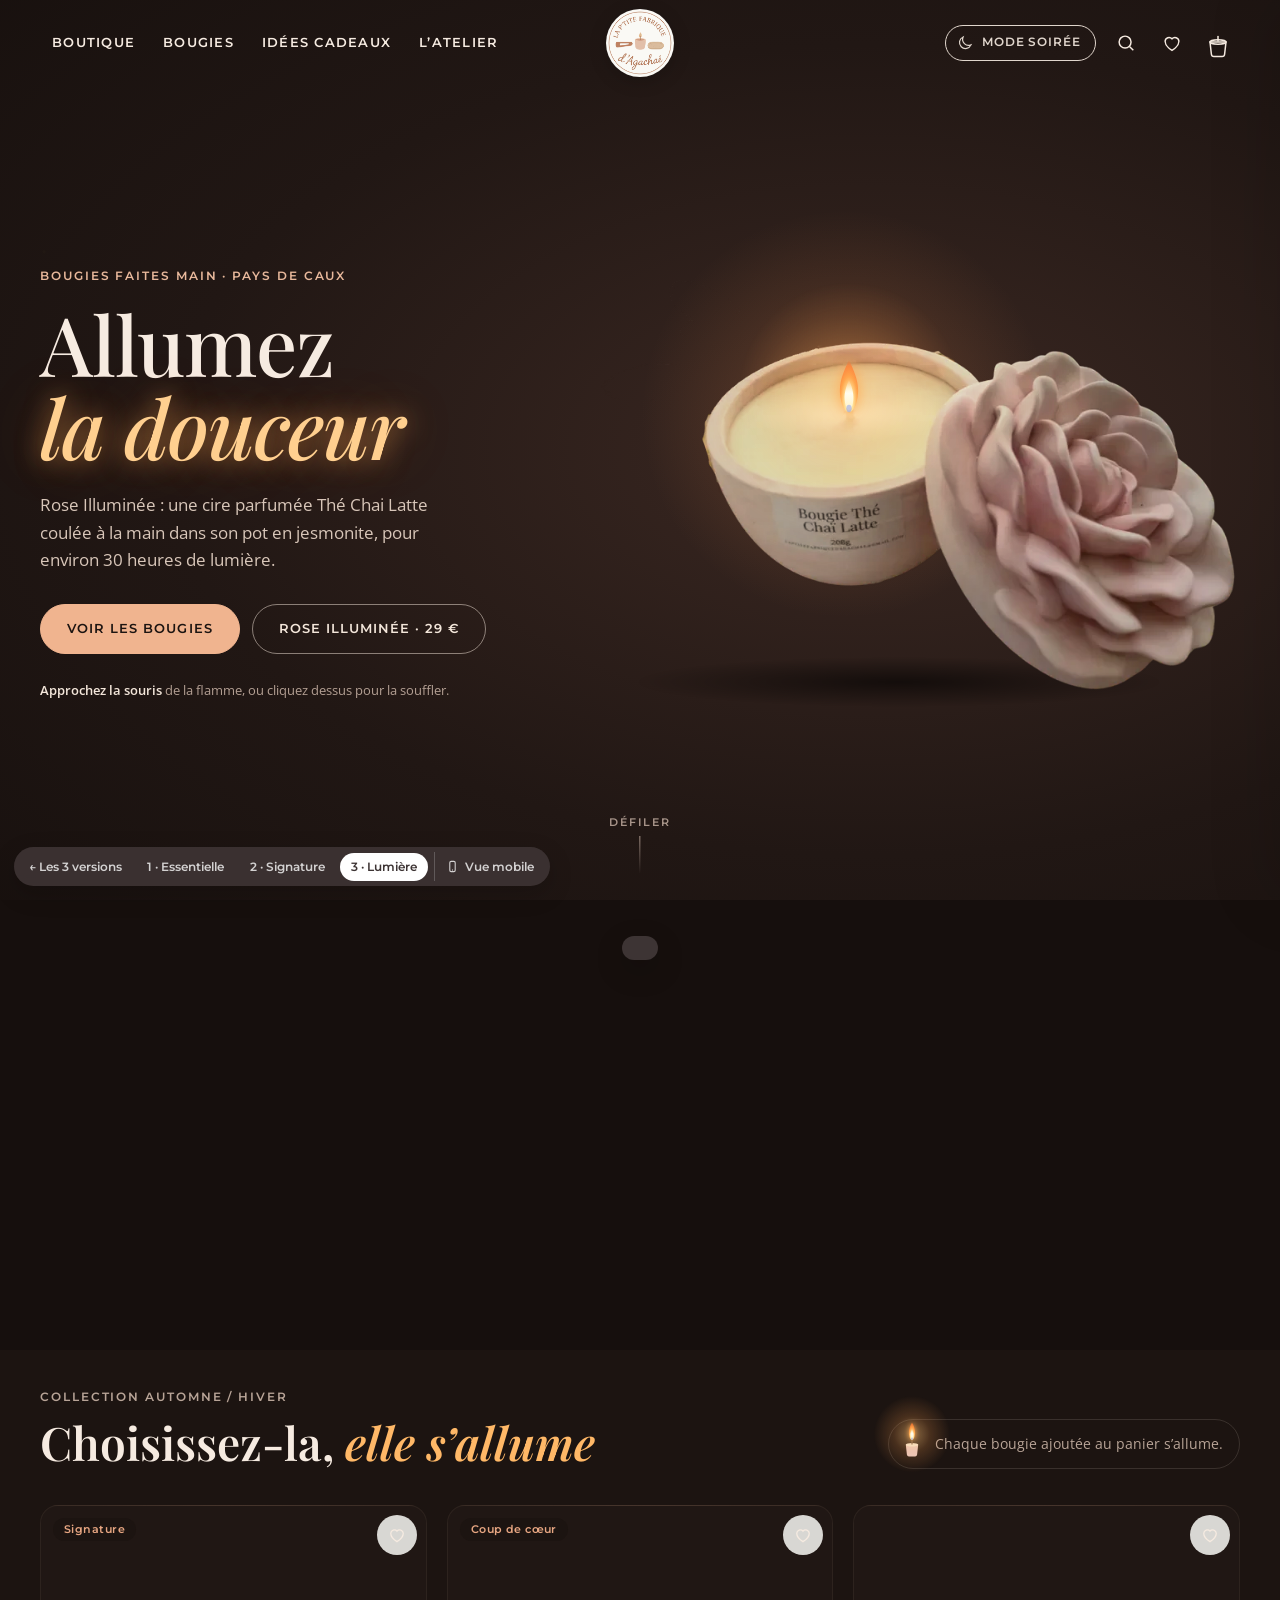
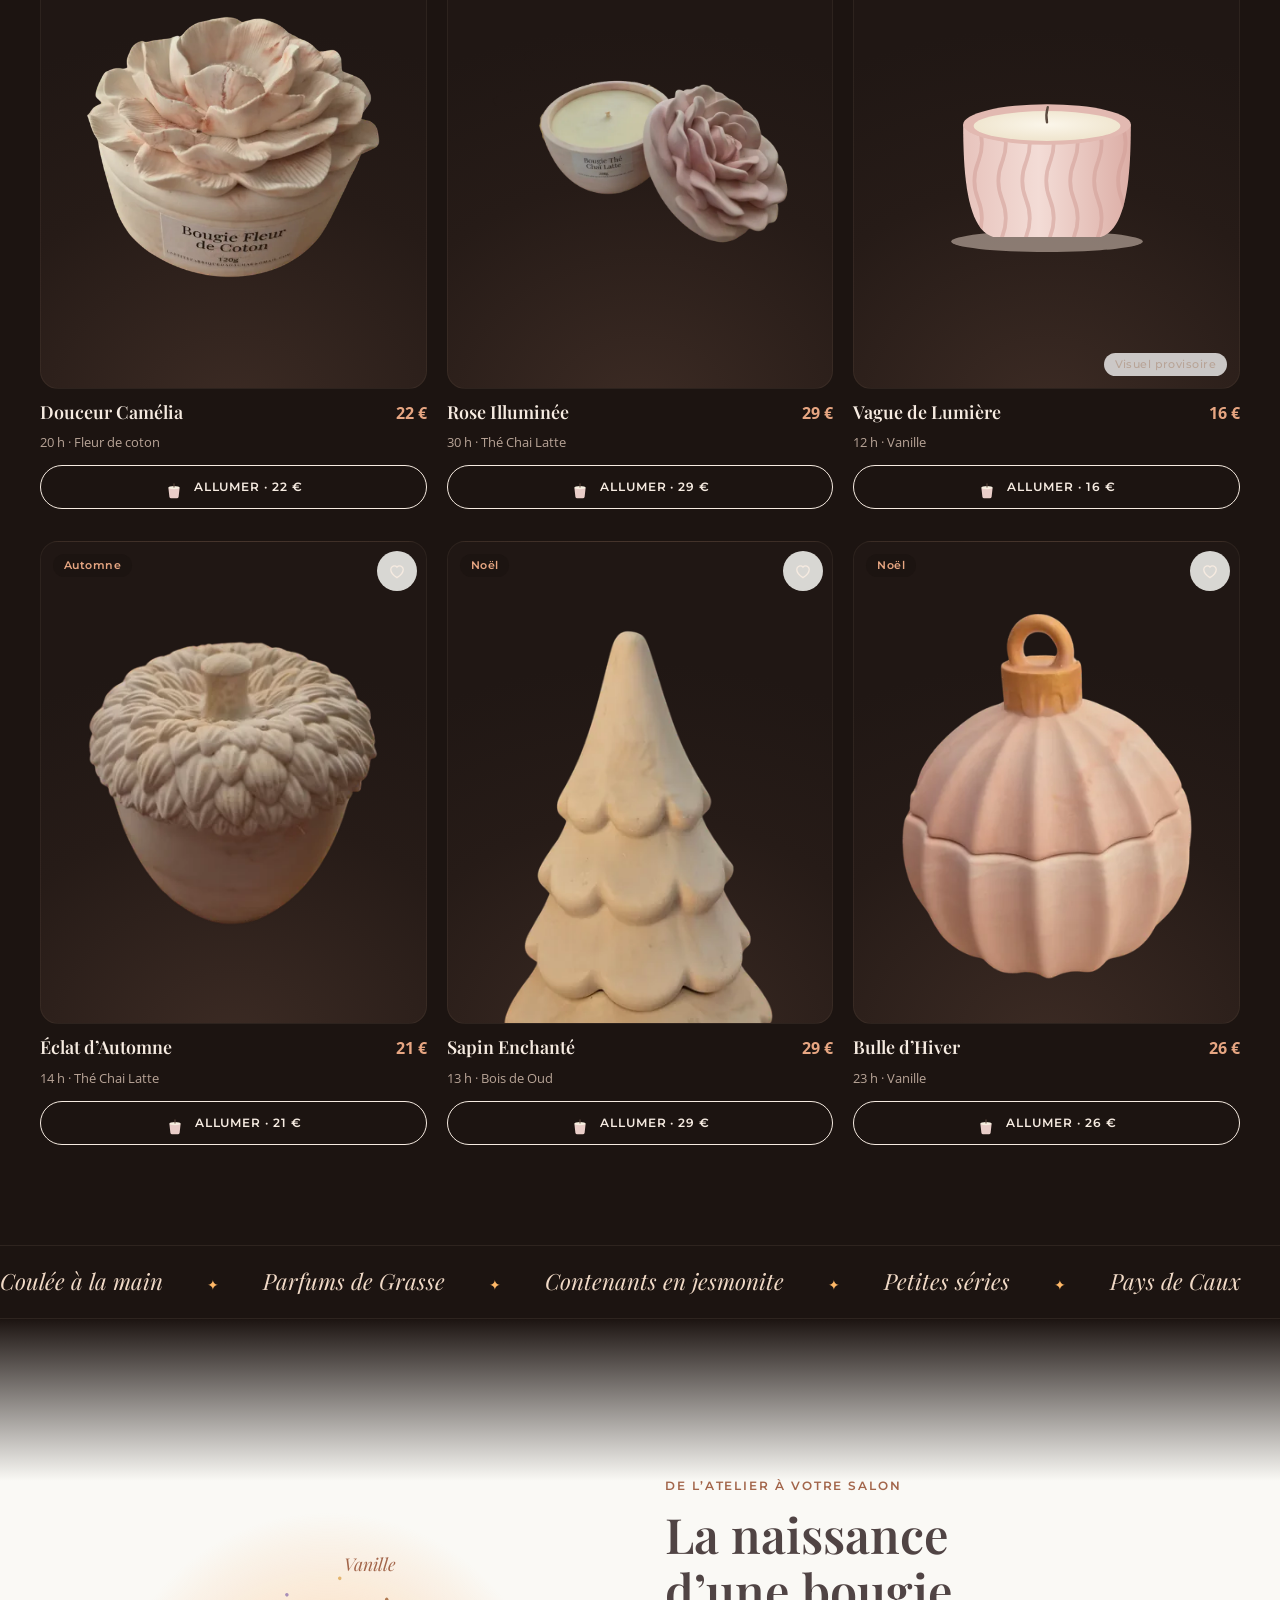
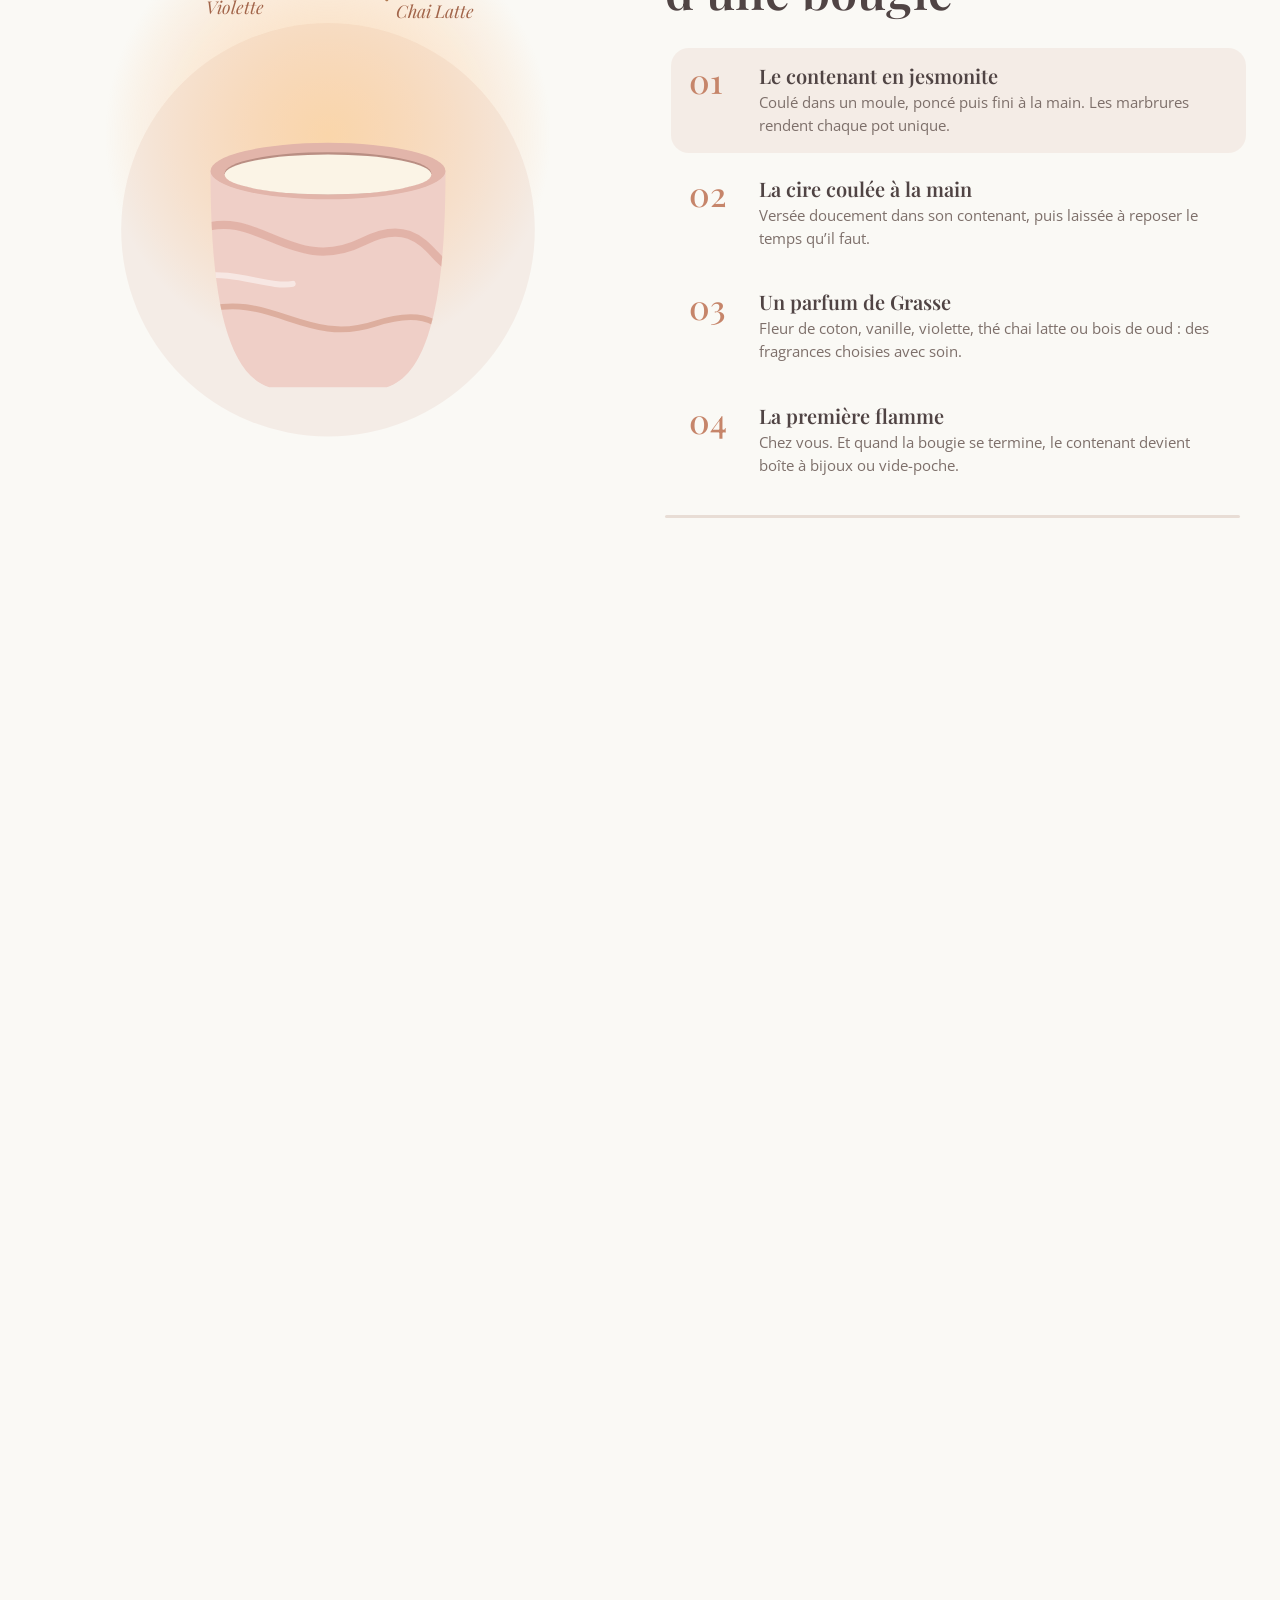
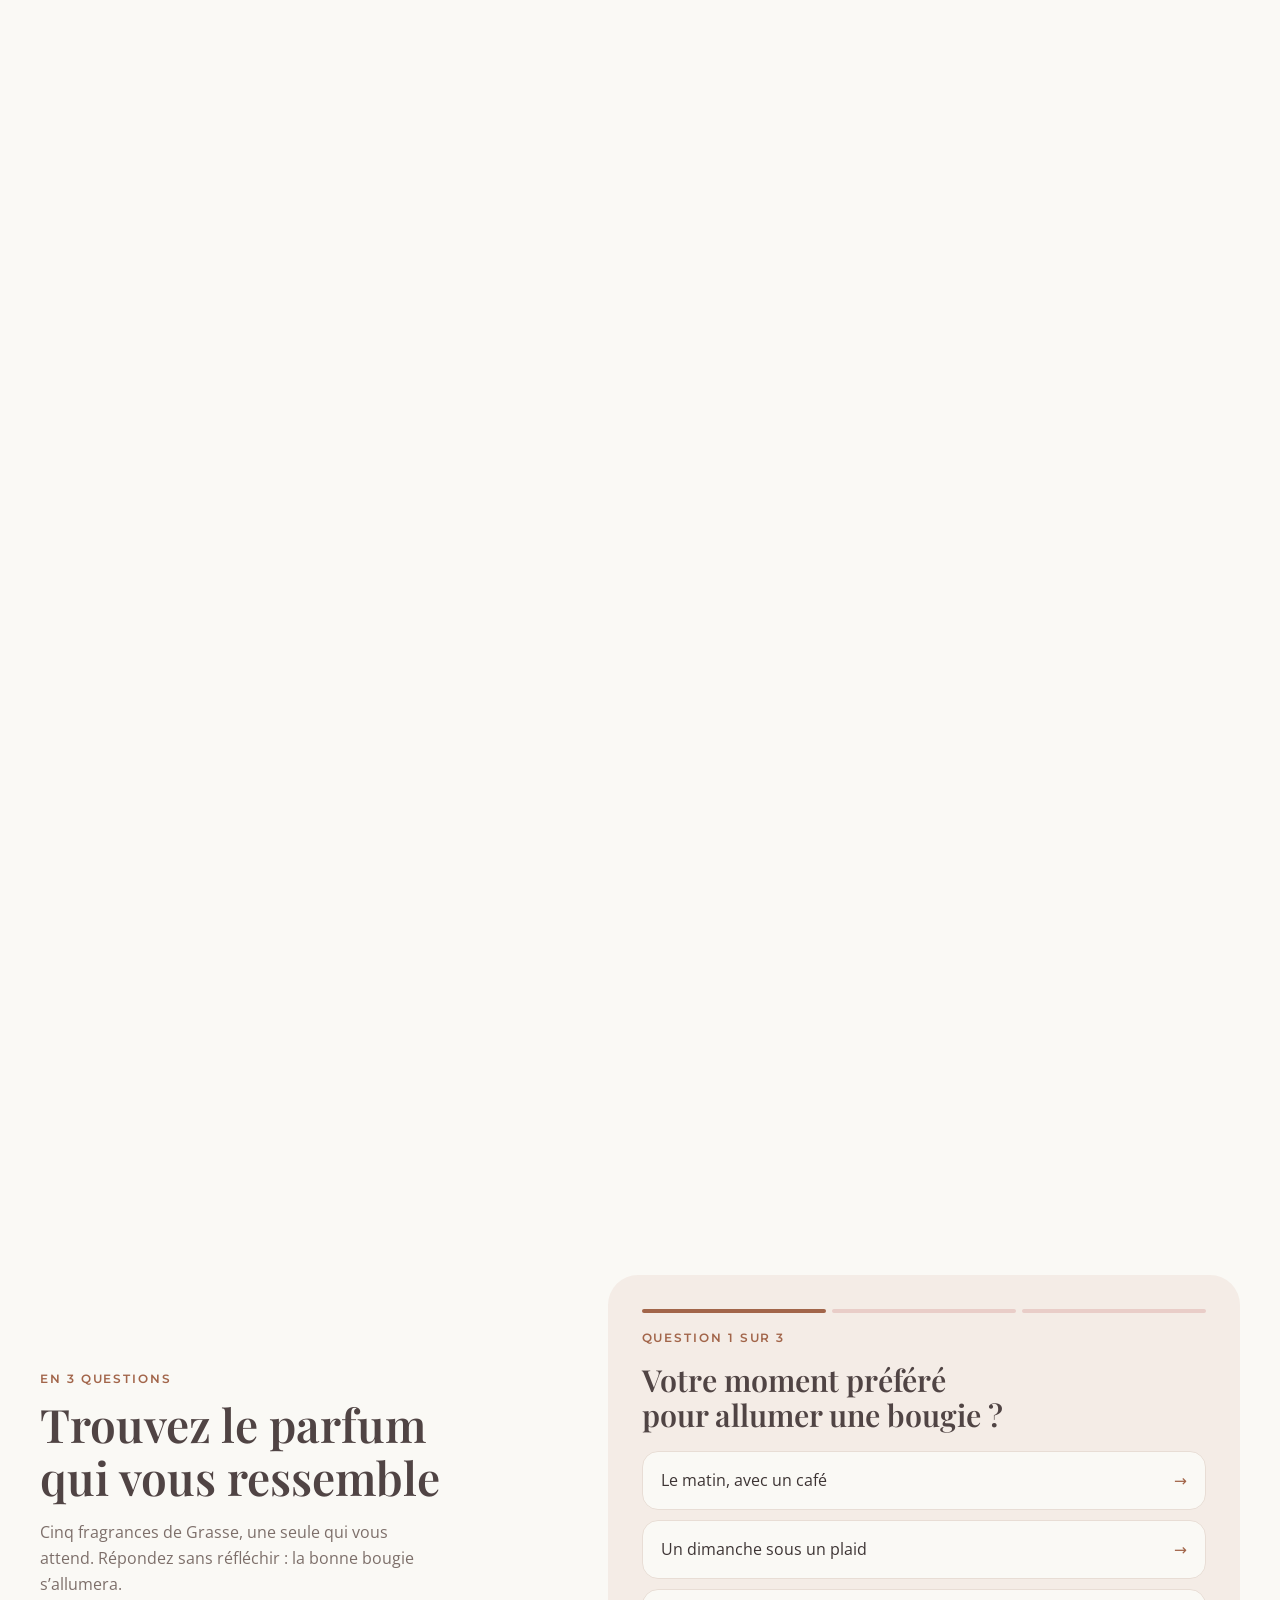
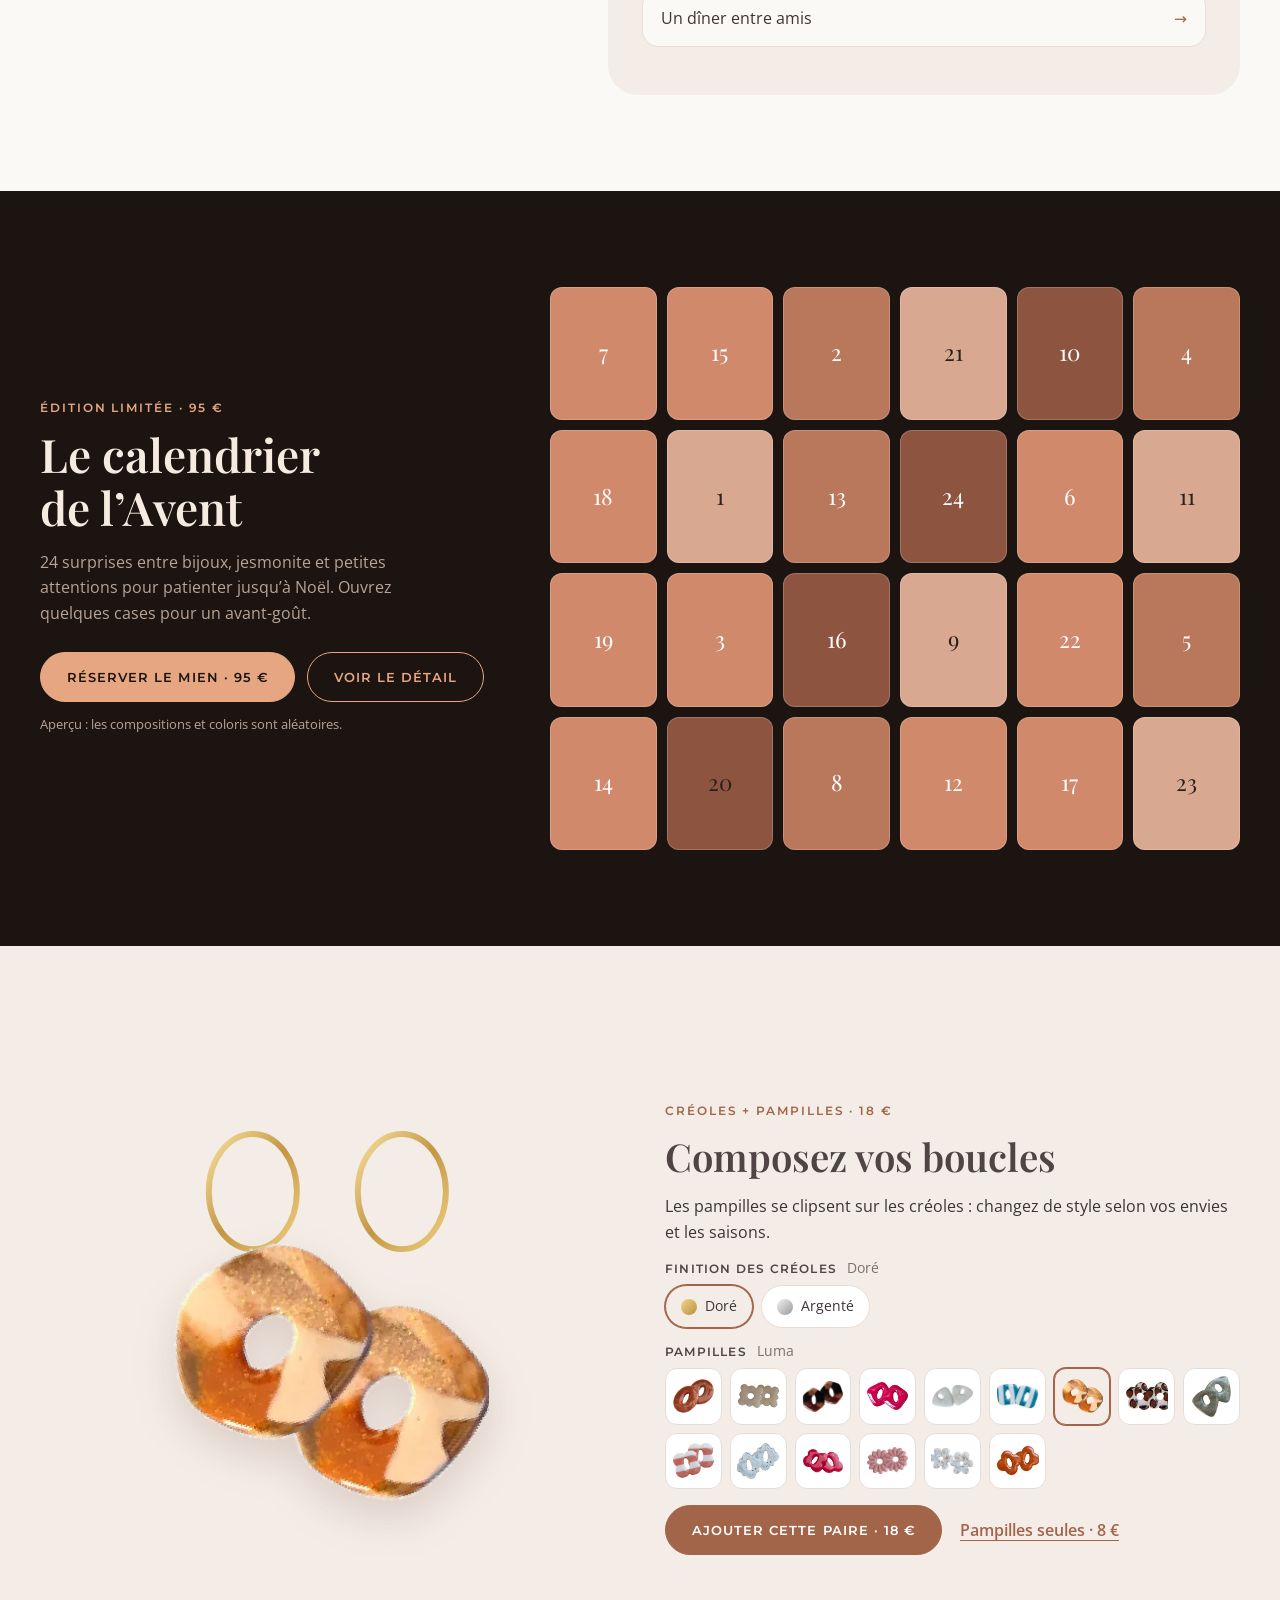
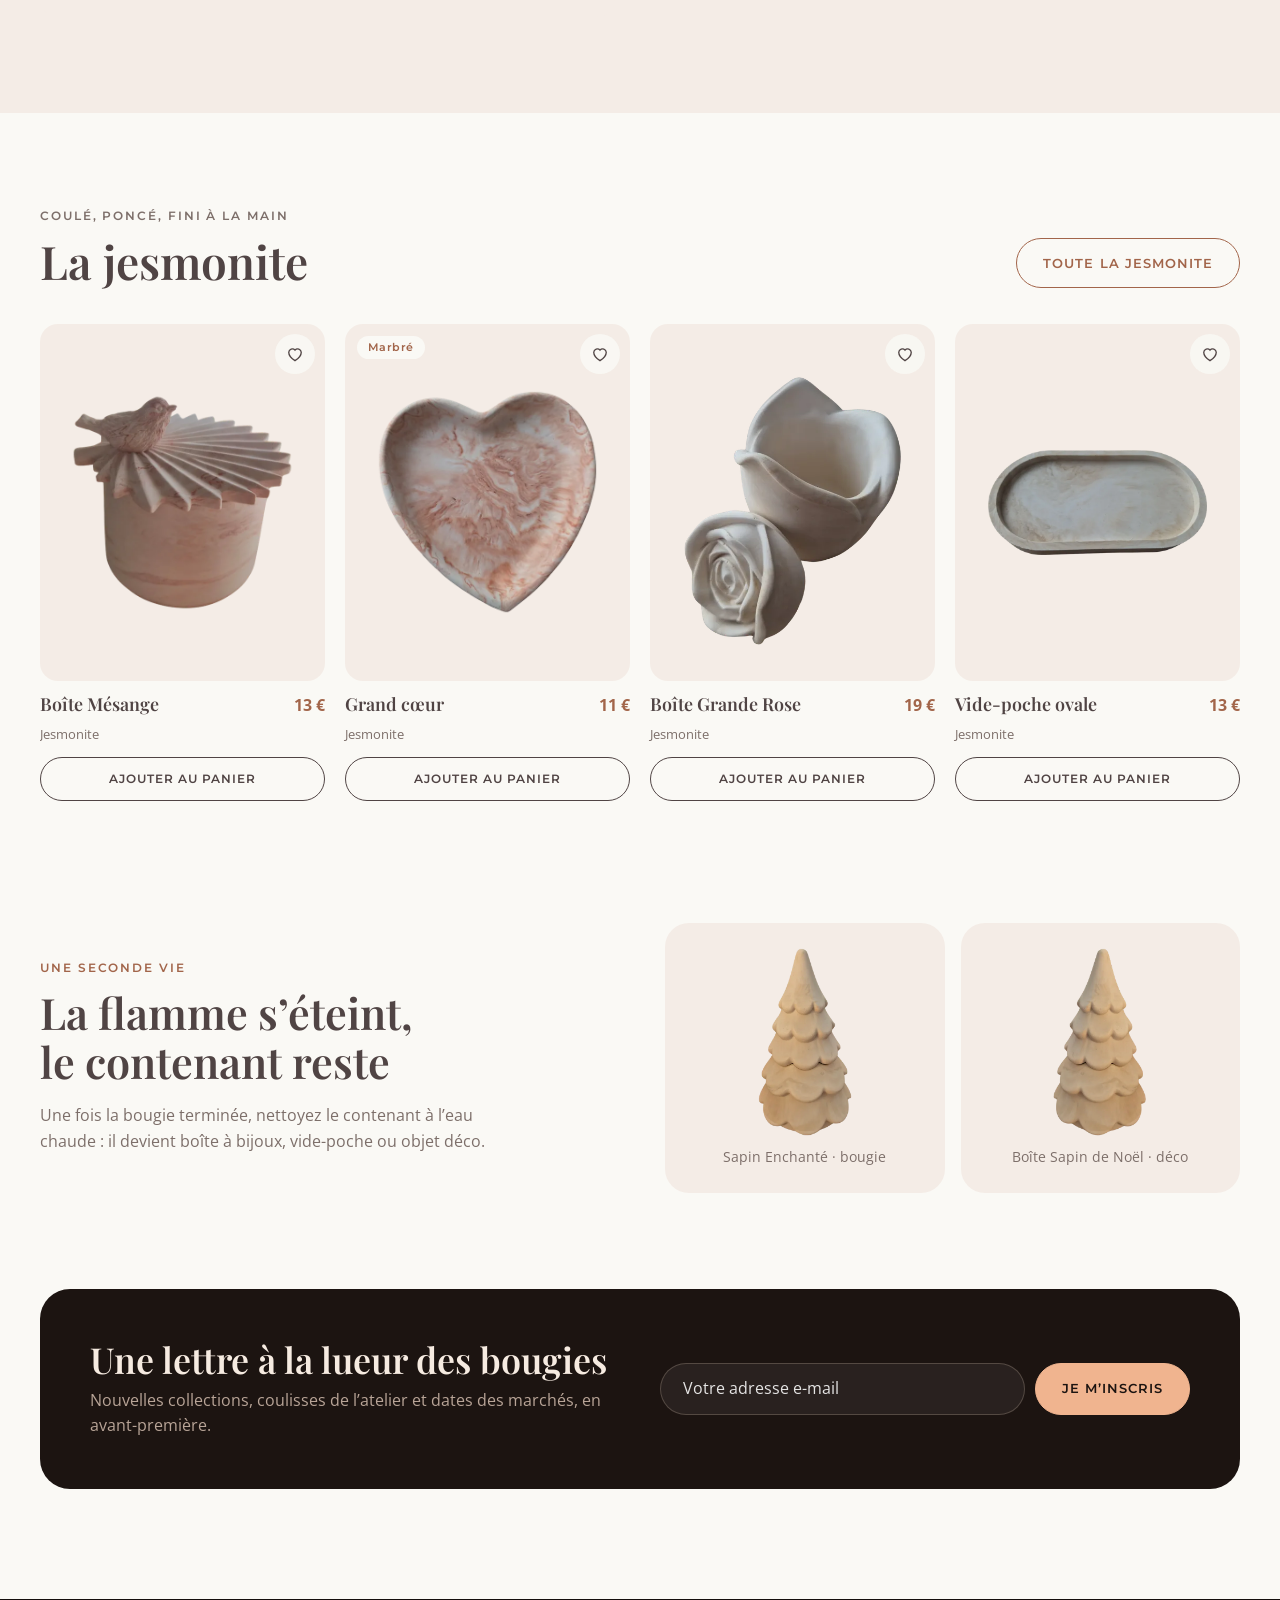
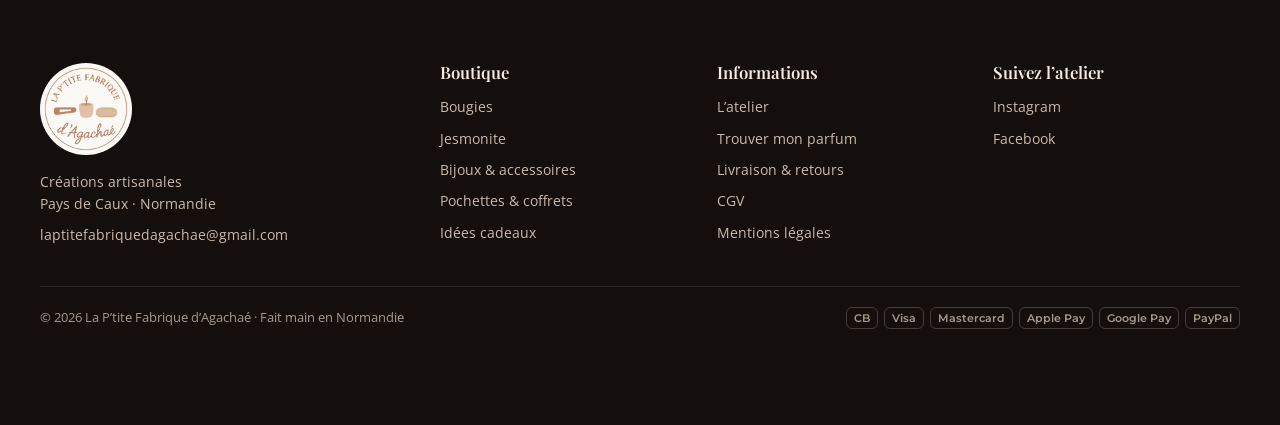
==== lumiere.html @ f092ed1a "Maquettes de boutique en ligne : Essentielle, Signature, Lumière et pistes de logo" ====
<!DOCTYPE html>
<html lang="fr" data-version="v3">
<head>
<meta charset="utf-8">
<meta name="robots" content="noindex, nofollow">
<meta name="viewport" content="width=device-width, initial-scale=1">
<title>Lumière · La P’tite Fabrique d’Agachaé</title>
<meta name="description" content="Bougies parfumées coulées à la main dans des contenants en jesmonite, bijoux et accessoires faits main dans le Pays de Caux. Trouvez votre parfum, composez vos boucles, découvrez le calendrier de l’Avent.">
<meta property="og:title" content="La P’tite Fabrique d’Agachaé · Allumez la douceur">
<meta property="og:type" content="website">
<script type="application/ld+json">
{"@context":"https://schema.org","@graph":[
{"@type":"Store","name":"La P’tite Fabrique d’Agachaé","founder":{"@type":"Person","name":"Lucie"},"address":{"@type":"PostalAddress","addressLocality":"Pays de Caux","addressRegion":"Normandie","addressCountry":"FR"},"email":"laptitefabriquedagachae@gmail.com","sameAs":["https://www.instagram.com/laptitefabriquedagachae"]},
{"@type":"Product","name":"Rose Illuminée","description":"Bougie parfumée coulée à la main dans un pot en jesmonite, couvercle rose sculpté. Environ 30 h de combustion.","brand":{"@type":"Brand","name":"La P’tite Fabrique d’Agachaé"},"offers":{"@type":"Offer","price":"29.00","priceCurrency":"EUR","availability":"https://schema.org/InStock"}}]}
</script>
<link rel="icon" href="img/logo.webp">
<link rel="preconnect" href="https://fonts.googleapis.com">
<link rel="preconnect" href="https://fonts.gstatic.com" crossorigin>
<link href="https://fonts.googleapis.com/css2?family=Montserrat:wght@500;600&family=Open+Sans:ital,wght@0,400;0,600;0,700;1,400&family=Playfair+Display:ital,wght@0,400;0,500;0,600;0,700;1,400;1,500&display=swap" rel="stylesheet">
<link rel="stylesheet" href="assets/base.css">
<link rel="stylesheet" href="assets/shop.css">
<style>
/* Version 3 · Lumière — la marque racontée par la flamme : héros nocturne animé, bougies qui s'allument à l'ajout, mode soirée */
:root { --amber: #ffb867; --night: #1c1411; --night-2: #2a1f1b; }
html.soir, .night {
  --cream: #1c1411; --blush: #2a1f1b; --rose: #3a2a24; --rose-deep: #c99482; --terra: #d0896b; --terra-ink: #e7a682; --sand: #4f3e33;
  --ink: #f6ebe1; --text: #e9dbd0; --muted: #b8a497; --line: rgba(255,236,220,.13); --panel: #251b17; --card: #2a1f1b; color-scheme: dark;
}
.night { background: var(--cream); color: var(--text); }
html.soir .btn, .night .btn { color: #1c1411; }
html.soir .btn:hover, .night .btn:hover { background: #f3bd9c; border-color: #f3bd9c; }
html.soir .btn.ghost, .night .btn.ghost { color: var(--terra-ink); }
html.soir .btn.ghost:hover, .night .btn.ghost:hover { color: #1c1411; background: var(--terra-ink); }
html.soir .count, .night .count { color: #1c1411; }
html.soir .padd:hover, .night .padd:hover { color: #1c1411; }
html.soir .fbtn[aria-pressed="true"], html.soir .tab[aria-selected="true"] { color: var(--ink); }
html.soir .tab[aria-selected="true"] { background: var(--terra-ink); color: #1c1411; border-color: var(--terra-ink); }
html.soir .brand img, html.soir .flogo { background: #faf9f5; border-radius: 50%; }
body { transition: background .6s ease, color .6s ease; }

/* ——— Flamme ——— */
.flm { position: absolute; left: 0; top: 0; width: var(--fw, 20px); height: calc(var(--fw, 20px) * 2.5); transform: translate(-50%, -94%); pointer-events: none; z-index: 4; }
.flm-lean { position: absolute; inset: 0; transform-origin: 50% 94%; transform: rotate(var(--lean, 0deg)); }
.flm-grow { position: absolute; inset: 0; transform-origin: 50% 94%; transform: scale(0, 0); opacity: 0; transition: transform .9s cubic-bezier(.3, 1.6, .5, 1), opacity .3s; }
.flm.on .flm-grow { transform: scale(1, 1); opacity: 1; }
.flm-flick { position: absolute; inset: 0; transform-origin: 50% 94%; animation: flick 2.4s ease-in-out infinite; }
.flm-svg { width: 100%; height: 100%; overflow: visible; filter: drop-shadow(0 0 calc(var(--fw, 20px) * .3) rgba(255, 168, 80, .95)); }
.flm-halo { position: absolute; left: 50%; top: 62%; width: calc(var(--fw, 20px) * 10); height: calc(var(--fw, 20px) * 10); border-radius: 50%; transform: translate(-50%, -50%) scale(.2); opacity: 0;
  background: radial-gradient(circle, rgba(255, 196, 120, .5) 0%, rgba(255, 160, 80, .2) 32%, rgba(255, 140, 60, 0) 68%); transition: transform 1.4s ease, opacity 1.2s ease; pointer-events: none; }
.flm.on .flm-halo { transform: translate(-50%, -50%) scale(1); opacity: 1; animation: halo 3.2s ease-in-out infinite; }
@keyframes flick { 0%, 100% { transform: scale(1, 1) skewX(0); } 18% { transform: scale(.95, 1.05) skewX(1.6deg); } 36% { transform: scale(1.03, .96) skewX(-1.2deg); } 52% { transform: scale(.97, 1.07) skewX(.6deg); } 70% { transform: scale(1.02, .97) skewX(-1.8deg); } 86% { transform: scale(.98, 1.03) skewX(1deg); } }
@keyframes halo { 0%, 100% { filter: brightness(1); } 30% { filter: brightness(1.15); } 55% { filter: brightness(.9); } 80% { filter: brightness(1.08); } }

/* ——— En-tête ——— */
header.site { position: fixed; top: 0; left: 0; right: 0; z-index: 60; color: #f6ebe1; transition: background .4s, color .4s, box-shadow .4s; }
header.site.solid { background: rgba(250, 249, 245, .94); color: var(--ink); box-shadow: 0 1px 0 var(--line); backdrop-filter: blur(10px); }
html.soir header.site.solid { background: rgba(28, 20, 17, .92); }
header.site .wrap { display: grid; grid-template-columns: 1fr auto 1fr; align-items: center; min-height: 86px; gap: 16px; }
.nav-l { display: flex; gap: 4px; }
.nav-l a { text-decoration: none; font: 600 12.5px/1 var(--f-label); letter-spacing: .1em; text-transform: uppercase; padding: 12px; border-radius: 999px; }
.nav-l a:hover, .nav-l a.active { background: rgba(255, 190, 140, .14); }
.brand img { width: 68px; height: 68px; background: #faf9f5; border-radius: 50%; padding: 2px; box-shadow: 0 4px 18px rgba(0, 0, 0, .18); }
.nav-r { justify-self: end; display: flex; gap: 2px; align-items: center; }
.soir-btn { display: inline-flex; align-items: center; gap: 8px; border: 1px solid currentColor; border-radius: 999px; padding: 8px 14px 8px 10px; background: transparent; font: 600 11.5px/1 var(--f-label); letter-spacing: .08em; text-transform: uppercase; opacity: .9; margin-right: 6px; }
.soir-btn svg { width: 18px; height: 18px; }
.soir-btn[aria-pressed="true"] { background: var(--amber); border-color: var(--amber); color: #1c1411; }
.cartc .cc { position: relative; width: 26px; height: 32px; display: block; }
.cartc svg.pot { width: 26px; height: 32px; }
.cartc .flm { left: 50%; top: 30%; --fw: 9px; }
.cartc.bump { animation: bump .5s cubic-bezier(.3, 1.6, .5, 1); }
@keyframes bump { 40% { transform: scale(1.22); } }
.burger { display: none; }
.mnav { display: none; }

/* ——— Héros : l'allumage ——— */
.hero { position: relative; height: 150vh; background: #160f0d; color: #f3e6da; }
.hero-pin { position: sticky; top: 0; height: 100vh; min-height: 640px; overflow: hidden; display: grid; align-items: center;
  background: radial-gradient(110% 90% at 68% 50%, #3b2822 0%, #211714 50%, #140e0c 100%); }
.room { position: absolute; left: 66%; top: 46%; width: 140vmax; height: 140vmax; border-radius: 50%; transform: translate(-50%, -50%) scale(calc(.35 + var(--p, 0) * 1.4)); opacity: 0;
  background: radial-gradient(circle, rgba(255, 178, 96, .34) 0%, rgba(255, 150, 80, .12) 22%, rgba(255, 140, 60, 0) 46%); transition: opacity 1.6s ease; pointer-events: none; }
.hero.lit .room { opacity: 1; }
#embers { position: absolute; inset: 0; width: 100%; height: 100%; pointer-events: none; }
.hero-grid { position: relative; display: grid; grid-template-columns: .9fr 1.1fr; gap: 30px; align-items: center; padding-top: 70px; transform: translateY(calc(var(--p, 0) * -70px)); }
.hero-text { opacity: calc(1 - var(--p, 0) * 1.4); }
.hero .eyebrow { color: #e9b99c; }
.hero h1 { color: #f6ebe1; font-size: clamp(2.8rem, 6.4vw, 5.6rem); font-weight: 500; line-height: 1.02; margin: 18px 0 22px; letter-spacing: -.015em; }
.hero h1 em { display: inline-block; color: #8d7a70; transition: color 1.4s ease, text-shadow 1.4s ease; }
.hero.lit h1 em { color: #ffcf8f; text-shadow: 0 0 24px rgba(255, 170, 90, .55), 0 0 60px rgba(255, 140, 60, .3); }
.hero .lead { color: #d8c6b9; max-width: 44ch; font-size: 1.08rem; }
.hero .btns { display: flex; gap: 12px; flex-wrap: wrap; margin-top: 30px; }
.hero .btn { color: #1c1411; background: #f0b48f; border-color: #f0b48f; }
.hero .btn:hover { background: #ffd2b0; border-color: #ffd2b0; }
.hero .btn.ghost { background: transparent; color: #f3e6da; border-color: rgba(243, 230, 218, .5); }
.hero .btn.ghost:hover { background: rgba(243, 230, 218, .1); }
.hint { margin-top: 26px; font-size: 13px; color: #b39f93; }
.hint b { color: #f3e6da; font-weight: 600; }
.stage { position: relative; width: min(100%, 720px); aspect-ratio: 774 / 504; justify-self: center; transform: scale(calc(1 - var(--p, 0) * .1)); }
.stage::after { content: ""; position: absolute; left: 6%; right: 12%; bottom: -3%; height: 12%; border-radius: 50%; background: radial-gradient(ellipse, rgba(0, 0, 0, .55), transparent 70%); z-index: -1; }
.stage-img { width: 100%; height: 100%; filter: brightness(.32) saturate(.6) contrast(1.05); transition: filter 1.8s ease; }
.stage.lit .stage-img { filter: brightness(1) saturate(1.06) contrast(1.02); }
.stage .warm { position: absolute; inset: 0; width: 100%; height: 100%; pointer-events: none; opacity: 0; transition: opacity 1.8s ease;
  filter: sepia(.55) saturate(1.7) hue-rotate(-10deg) brightness(1.12);
  -webkit-mask-image: radial-gradient(55% 75% at 39% 30%, #000 0%, rgba(0,0,0,.5) 45%, transparent 75%); mask-image: radial-gradient(55% 75% at 39% 30%, #000 0%, rgba(0,0,0,.5) 45%, transparent 75%); }
.stage.lit .warm { opacity: .6; animation: halo 3.2s ease-in-out infinite; }
.stage .waxlight { position: absolute; left: 39.3%; top: 33%; width: 30%; height: 13%; transform: translate(-50%, -50%); border-radius: 50%; pointer-events: none; opacity: 0;
  background: radial-gradient(ellipse, rgba(255, 214, 140, .75), rgba(255, 190, 110, .2) 50%, transparent 72%); transition: opacity 1.4s ease; mix-blend-mode: screen; }
.stage.lit .waxlight { opacity: 1; animation: halo 2.6s ease-in-out infinite; }
.stage > .flm { left: 39.3%; top: 32.6%; }
.match { position: absolute; left: 39.3%; top: 31%; width: 30%; transform-origin: 0 50%; transform: translate(calc(var(--mx, 400) * 1px), calc(var(--my, 160) * 1px)) rotate(-26deg); opacity: 0;
  transition: transform .95s cubic-bezier(.55, 0, .2, 1), opacity .45s ease; z-index: 5; pointer-events: none; }
.match.show { opacity: 1; }
.match svg { width: 100%; display: block; }
.match .mfl { position: absolute; left: 6%; top: 34%; transform: rotate(26deg); }
.match .mfl .flm { --fw: 12px; }
.spark { position: absolute; width: 4px; height: 4px; border-radius: 50%; background: #ffd58a; box-shadow: 0 0 8px 2px rgba(255, 170, 70, .9); pointer-events: none; z-index: 6; }
.smoke { position: absolute; width: 14px; height: 14px; border-radius: 50%; pointer-events: none; z-index: 6; background: radial-gradient(circle, rgba(230, 220, 210, .55), rgba(230, 220, 210, 0) 70%); }
.blow { position: absolute; left: 39.3%; top: 20%; width: 13%; height: 18%; transform: translate(-50%, -50%); border: 0; background: transparent; border-radius: 50%; cursor: pointer; z-index: 7; }
.blow:focus-visible { outline: 2px dashed #ffcf8f; }
.scroll-cue { position: absolute; left: 50%; bottom: 26px; transform: translateX(-50%); display: grid; justify-items: center; gap: 8px; font: 600 11px/1 var(--f-label); letter-spacing: .16em; text-transform: uppercase; color: #a8958a; opacity: calc(1 - var(--p, 0) * 3); }
.scroll-cue i { width: 1px; height: 38px; background: linear-gradient(#a8958a, transparent); animation: cue 2s ease-in-out infinite; transform-origin: top; }
@keyframes cue { 0% { transform: scaleY(0); } 50% { transform: scaleY(1); } 100% { transform: scaleY(1); opacity: 0; } }

/* ——— Sections ——— */
section.blk { padding-block: 96px; }
.sec-head { display: flex; justify-content: space-between; align-items: end; gap: 20px; margin-bottom: 36px; flex-wrap: wrap; }
.sec-head h2 { font-size: clamp(1.9rem, 3.6vw, 3rem); }
.sec-head p { color: var(--muted); max-width: 48ch; }
.candles { padding-block: 40px 100px; }
.candles .sec-head h2 em { color: var(--amber); }
.lit-legend { display: inline-flex; align-items: center; gap: 12px; padding: 10px 16px 10px 12px; border-radius: 999px; border: 1px solid var(--line); font-size: 14px; color: var(--muted); }
.lit-legend .mini { width: 22px; height: 28px; }
.night .pmedia { background: radial-gradient(120% 80% at 50% 105%, #3c2b24 0%, #261b17 60%, #201714 100%); border: 1px solid rgba(255, 220, 190, .06); transition: box-shadow 1s ease, border-color 1s; }
.pcard .pmedia .glow { position: absolute; inset: 0; pointer-events: none; opacity: 0; transition: opacity 1.2s ease; background: radial-gradient(70% 60% at var(--gx, 50%) var(--gy, 38%), rgba(255, 180, 100, .32), rgba(255, 150, 80, 0) 70%); }
.pcard.lit .pmedia .glow { opacity: 1; }
.pcard.lit .pmedia { border-color: rgba(255, 190, 120, .35); box-shadow: 0 20px 60px rgba(255, 150, 70, .12); }
.pcard.lit .pimg img { filter: brightness(1.04) saturate(1.05); }
.pimg .wk, .pimg-wrap .wk { position: absolute; left: 0; top: 0; width: 0; height: 0; z-index: 3; }
.pimg-wrap .wk { opacity: 1; transition: opacity .3s; }
.pimg-wrap.alt .wk { opacity: 0; }
.mini { position: relative; display: inline-block; width: 20px; height: 26px; flex: none; }
.mini svg { width: 100%; height: 100%; display: block; }
.mini .flm { left: 50%; top: 36%; --fw: 8px; }
.padd.litbtn { display: inline-flex; align-items: center; justify-content: center; gap: 10px; }
.pcard.lit .padd.litbtn { border-color: var(--amber); color: var(--ink); background: rgba(255, 184, 103, .1); }
.padd.litbtn .l-on, .pcard.lit .padd.litbtn .l-off { display: none; }
.pcard.lit .padd.litbtn .l-on { display: inline; }
.btn-buy .mini { margin-right: 4px; }
.pmain.lit { box-shadow: inset 0 0 120px rgba(255, 170, 90, .25); }
.pmain .glow { position: absolute; inset: 0; pointer-events: none; opacity: 0; transition: opacity 1.2s; background: radial-gradient(60% 50% at 42% 40%, rgba(255, 180, 100, .3), transparent 70%); z-index: 2; }
.pmain.lit .glow { opacity: 1; }
.fly { position: fixed; left: 0; top: 0; width: 14px; height: 14px; margin: -7px 0 0 -7px; border-radius: 50%; z-index: 200; pointer-events: none;
  background: radial-gradient(circle, #fff7d6 0%, #ffcb73 40%, rgba(255, 150, 60, 0) 72%); box-shadow: 0 0 22px 8px rgba(255, 170, 80, .55); }
.tlink { border: 0; background: none; color: #ffcf8f; font-weight: 700; text-decoration: underline; padding: 0; margin-left: 4px; }

.marquee { background: var(--night); color: #f0d9c6; overflow: hidden; padding: 18px 0; border-block: 1px solid rgba(255, 220, 190, .08); }
.marquee .track { display: flex; gap: 44px; width: max-content; animation: marq 36s linear infinite; font-family: var(--f-display); font-style: italic; font-size: 1.4rem; white-space: nowrap; }
.marquee span::after { content: "✦"; color: var(--amber); font-style: normal; margin-left: 44px; font-size: .9rem; vertical-align: middle; }
@keyframes marq { to { transform: translateX(-50%); } }

/* ——— Récit au défilement ——— */
.story { position: relative; height: 340vh; background: linear-gradient(var(--night) 0, var(--cream) 18vh); }
html.soir .story { background: var(--cream); }
.story-pin { position: sticky; top: 0; height: 100vh; display: grid; align-items: center; overflow: hidden; }
.story-grid { display: grid; grid-template-columns: 1fr 1fr; gap: 50px; align-items: center; padding-top: 60px; }
.story-art { position: relative; width: min(100%, 470px); justify-self: center; }
.story-art svg { width: 100%; height: auto; overflow: visible; }
.story h2 { font-size: clamp(2rem, 3.8vw, 3.1rem); margin: 12px 0 30px; }
.ssteps { list-style: none; margin: 0; padding: 0; display: grid; gap: 8px; }
.ssteps li { display: grid; grid-template-columns: 54px 1fr; gap: 16px; padding: 16px 18px; border-radius: 18px; opacity: .38; transition: opacity .5s, background .5s, transform .5s; }
.ssteps li.on { opacity: 1; background: var(--blush); transform: translateX(6px); }
.ssteps b { font-family: var(--f-display); font-size: 2.1rem; font-weight: 500; color: var(--terra); line-height: 1; }
.ssteps h3 { font-size: 1.25rem; margin-bottom: 4px; }
.ssteps p { font-size: 14.5px; color: var(--muted); }
.sprog { height: 3px; background: var(--line); border-radius: 3px; margin-top: 22px; overflow: hidden; }
.sprog span { display: block; height: 100%; width: calc(var(--sp, 0) * 100%); background: var(--terra-ink); }

/* ——— Quiz parfum ——— */
.quiz { display: grid; grid-template-columns: .9fr 1.1fr; gap: 50px; align-items: center; }
.quiz-card { background: var(--blush); border-radius: 30px; padding: 34px; min-height: 420px; display: grid; align-content: start; gap: 18px; position: relative; overflow: hidden; }
.qprog { display: flex; gap: 6px; }
.qprog i { flex: 1; height: 4px; border-radius: 4px; background: var(--rose); }
.qprog i.on { background: var(--terra-ink); }
.quiz-card h3 { font-size: clamp(1.4rem, 2.4vw, 1.9rem); }
.qopts { display: grid; gap: 10px; }
.qopt { text-align: left; border: 1px solid var(--line); background: var(--cream); border-radius: 16px; padding: 16px 18px; font-size: 15.5px; display: flex; justify-content: space-between; align-items: center; transition: border-color .2s, transform .2s; }
.qopt:hover { border-color: var(--terra-ink); transform: translateX(4px); }
.qopt::after { content: "→"; color: var(--terra-ink); }
.qres { display: grid; grid-template-columns: 150px 1fr; gap: 24px; align-items: center; animation: swap .6s cubic-bezier(.2, .8, .2, 1); }
.qres .pic { position: relative; aspect-ratio: 1; border-radius: 50%; background: var(--rose); display: grid; place-items: center; }
.qres .pic img { width: 76%; }
.qres .scentname { font-family: var(--f-display); font-style: italic; color: var(--terra-ink); font-size: 1.6rem; }
.qback { border: 0; background: none; color: var(--muted); text-decoration: underline; padding: 0; justify-self: start; font-size: 14px; }

/* ——— Calendrier de l'Avent ——— */
.avent .wrap { display: grid; grid-template-columns: .8fr 1.2fr; gap: 50px; align-items: center; }
.agrid { display: grid; grid-template-columns: repeat(6, 1fr); gap: 10px; perspective: 900px; }
.door { position: relative; aspect-ratio: 4 / 5; border: 0; padding: 0; background: none; transform-style: preserve-3d; transition: transform .8s cubic-bezier(.3, 1.3, .5, 1); }
.door.open { transform: rotateY(-180deg); }
.door > span { position: absolute; inset: 0; border-radius: 12px; display: grid; place-items: center; backface-visibility: hidden; -webkit-backface-visibility: hidden; }
.door .f { font-family: var(--f-display); font-size: 1.4rem; color: #fff; background: var(--terra); box-shadow: inset 0 0 0 1px rgba(255, 255, 255, .18); }
.door:nth-child(3n) .f { background: #b9775b; } .door:nth-child(4n) .f { background: #d9a891; color: #2a1f1b; } .door:nth-child(5n) .f { background: #8d5540; }
.door .b { transform: rotateY(180deg); background: #f6eee7; padding: 6px; }
.door .b img { width: 80%; height: 70%; object-fit: contain; }
.door:hover:not(.open) { transform: rotateY(-14deg); }
.avent-note { font-size: 13px; color: var(--muted); margin-top: 12px; }

.second { display: grid; grid-template-columns: 1fr 1fr; gap: 50px; align-items: center; }
.second .duo { display: grid; grid-template-columns: 1fr 1fr; gap: 16px; }
.second figure { margin: 0; background: var(--blush); border-radius: 24px; padding: 24px; text-align: center; display: grid; gap: 10px; }
.second figure img { height: 190px; object-fit: contain; margin-inline: auto; }
.second figcaption { font-size: 13.5px; color: var(--muted); }
.news { display: grid; grid-template-columns: 1fr 1fr; gap: 40px; align-items: center; border-radius: 30px; padding: 50px; position: relative; overflow: hidden; background: var(--night); color: #e9dbd0; }
.news h2 { color: #f6ebe1; font-size: clamp(1.6rem, 2.8vw, 2.3rem); }
.news p { color: #b8a497; margin-top: 8px; }
.news form { display: flex; gap: 10px; flex-wrap: wrap; }
.news input { flex: 1 1 220px; min-height: 52px; border-radius: 999px; border: 1px solid rgba(255, 230, 210, .2); background: rgba(255, 255, 255, .06); color: #fff; caret-color: #fff; padding: 0 22px; }
.news input::placeholder { color: rgba(255,255,255,.88); opacity: 1; }
.news .btn { color: #1c1411; background: #f0b48f; border-color: #f0b48f; }
.news .nflame { position: absolute; right: 60px; top: 50%; width: 0; height: 0; }
.news .nflame .flm { --fw: 26px; }

.page-head { padding-block: 140px 30px; text-align: center; }
.page-head h1 { font-size: clamp(2.2rem, 4.6vw, 3.6rem); font-weight: 500; margin-top: 12px; }
.page-head p { color: var(--muted); max-width: 60ch; margin: 16px auto 0; }
.story2 { display: grid; grid-template-columns: 1fr 1.2fr; gap: 60px; align-items: center; }
.story2 img { width: min(360px, 100%); margin-inline: auto; }
.story2 p + p { margin-top: 14px; }
.steps3 { display: grid; grid-template-columns: repeat(3, 1fr); gap: 20px; }
.steps3 div { background: var(--blush); border-radius: 22px; padding: 26px; display: grid; gap: 10px; align-content: start; }
.steps3 b { font-family: var(--f-display); font-size: 2.3rem; color: var(--terra); font-weight: 500; line-height: 1; }
.steps3 p { font-size: 14.5px; color: var(--muted); }
body:not([data-page="accueil"]) main > [data-view] { padding-top: 90px; }
body[data-page="atelier"] main > [data-view], body[data-page="cadeaux"] main > [data-view] { padding-top: 0; }
[data-view]:not([data-view="accueil"]) { animation: viewin .5s ease; }
@keyframes viewin { from { opacity: 0; } }

/* Mèche de progression livraison */
.wickbar { position: relative; height: 8px; margin: 14px 6px 6px; border-radius: 8px; background: var(--rose); }
.wickbar .wax { position: absolute; left: 0; top: 0; bottom: 0; border-radius: 8px; background: linear-gradient(90deg, #e7b49d, #c6856a); transition: width .8s cubic-bezier(.2, .8, .2, 1); }
.wickbar .tip { position: absolute; top: 0; width: 0; height: 0; transition: left .8s cubic-bezier(.2, .8, .2, 1); }
.wickbar .tip .flm { --fw: 10px; }
.cth .lf { position: absolute; left: 50%; top: 14%; width: 0; height: 0; }
.cth .lf .flm { --fw: 8px; }
.cempty .mini { width: 54px; height: 70px; }
.cempty .mini .flm { --fw: 18px; }

/* Lueur du curseur en mode soirée */
#cursorLight { position: fixed; left: 0; top: 0; width: 520px; height: 520px; margin: -260px 0 0 -260px; border-radius: 50%; pointer-events: none; z-index: 1; opacity: 0; transition: opacity .6s;
  background: radial-gradient(circle, rgba(255, 176, 96, .13), rgba(255, 150, 70, .04) 40%, transparent 70%); }
html.soir #cursorLight { opacity: 1; }
main, footer.site { position: relative; z-index: 2; }

footer.site { background: #140e0c; color: rgba(255, 236, 220, .78); padding-block: 64px 96px; font-size: 14px; margin-top: 110px; }
@media (max-width: 600px) { footer.site { margin-top: 72px; } }
footer.site .cols { display: grid; grid-template-columns: 1.5fr 1fr 1fr 1fr; gap: 30px; }
footer.site .flogo { width: 92px; height: 92px; background: #faf9f5; border-radius: 50%; padding: 4px; margin-bottom: 16px; }
footer.site h4 { color: #f6ebe1; font-size: 1.05rem; margin-bottom: 14px; }
footer.site ul { list-style: none; margin: 0; padding: 0; display: grid; gap: 9px; }
footer.site a { text-decoration: none; }
footer.site a:hover { text-decoration: underline; }
footer.site .legal { border-top: 1px solid rgba(255, 255, 255, .12); margin-top: 40px; padding-top: 20px; display: flex; justify-content: space-between; gap: 10px; flex-wrap: wrap; font-size: 13px; opacity: .8; }
.pay { display: flex; gap: 6px; flex-wrap: wrap; }
.pay span { border: 1px solid rgba(255, 255, 255, .25); border-radius: 6px; padding: 3px 7px; font: 600 11px/1.3 var(--f-label); }

@media (max-width: 1020px) {
  .quiz, .avent .wrap, .second, .story2 { grid-template-columns: 1fr; }
  .steps3 { grid-template-columns: 1fr; }
  footer.site .cols { grid-template-columns: 1fr 1fr; }
}
@media (max-width: 860px) {
  .nav-l { display: none; }
  .burger { display: inline-grid; justify-self: start; }
  .mnav { display: none; position: absolute; left: 0; right: 0; top: 100%; background: var(--cream); color: var(--ink); border-bottom: 1px solid var(--line); padding: 8px 20px 18px; }
  .mnav.open { display: grid; }
  .mnav a { text-decoration: none; padding: 14px 0; border-bottom: 1px solid var(--line); font-family: var(--f-display); font-size: 1.15rem; }
  .soir-btn span { display: none; }
  .soir-btn { padding: 8px; margin-right: 0; }
  .nav-r .hide-m { display: none; }
  .hero { height: auto; }
  .hero-pin { position: relative; height: auto; min-height: 100svh; padding-block: 110px 70px; }
  .hero-grid { grid-template-columns: 1fr; transform: none; padding-top: 0; }
  .stage { order: -1; width: min(100%, 520px); }
  .scroll-cue { display: none; }
  .story { height: 300vh; }
  .story-grid { grid-template-columns: 1fr; gap: 10px; padding-top: 70px; }
  .story-art { width: min(64vw, 300px); }
  .story h2 { margin-bottom: 12px; font-size: 1.7rem; }
  .ssteps li { display: none; }
  .ssteps li.on { display: grid; transform: none; }
  .news { grid-template-columns: 1fr; padding: 34px 24px; }
}
@media (max-width: 600px) {
  section.blk { padding-block: 64px; }
  .agrid { grid-template-columns: repeat(4, 1fr); }
  .qres { grid-template-columns: 1fr; }
  .qres .pic { width: 150px; }
  .quiz-card { padding: 24px; }
  footer.site .cols { grid-template-columns: 1fr; }
}
@media (prefers-reduced-motion: reduce) { .hero { height: auto; } .hero-pin { position: relative; } .story { height: auto; } .story-pin { position: relative; height: auto; padding-block: 80px; } }
</style>
</head>
<body>
<svg width="0" height="0" style="position:absolute" aria-hidden="true" focusable="false">
  <defs>
    <radialGradient id="flmO" cx=".5" cy=".8" r=".78"><stop offset="0" stop-color="#fffbea"/><stop offset=".28" stop-color="#ffe39a"/><stop offset=".6" stop-color="#ffa64d"/><stop offset=".86" stop-color="#ff7d33" stop-opacity=".75"/><stop offset="1" stop-color="#ff6a2a" stop-opacity="0"/></radialGradient>
    <linearGradient id="flmI" x1="0" y1="0" x2="0" y2="1"><stop offset="0" stop-color="#fffef6" stop-opacity="0"/><stop offset=".45" stop-color="#fffdf2" stop-opacity=".95"/><stop offset="1" stop-color="#fff2c2"/></linearGradient>
    <symbol id="flmShape" viewBox="0 0 40 100"><path d="M20 3C27.5 22 37.5 40 35.5 62C34 81 27.5 94 20 94C12.5 94 6 81 4.5 62C2.5 40 12.5 22 20 3Z" fill="url(#flmO)"/><path d="M20 38C24.5 50 28.5 61 27.5 72C26.5 84 23.5 91 20 91C16.5 91 13.5 84 12.5 72C11.5 61 15.5 50 20 38Z" fill="url(#flmI)"/><ellipse cx="20" cy="88" rx="4.6" ry="6.5" fill="#5f7dff" opacity=".38"/></symbol>
    <linearGradient id="wood" x1="0" y1="0" x2="0" y2="1"><stop offset="0" stop-color="#ead2ac"/><stop offset="1" stop-color="#c49b6c"/></linearGradient>
  </defs>
</svg>
<div id="cursorLight" aria-hidden="true"></div>

<header class="site" id="hdr">
  <div class="wrap">
    <nav class="nav-l" aria-label="Menu principal"><a href="#boutique" data-nav="boutique">Boutique</a><a href="#boutique-bougies">Bougies</a><a href="#cadeaux" data-nav="cadeaux">Idées cadeaux</a><a href="#atelier" data-nav="atelier">L’atelier</a></nav>
    <button class="icon-btn burger" id="burger" aria-label="Ouvrir le menu" aria-expanded="false"><svg viewBox="0 0 24 24" fill="none" stroke="currentColor" stroke-width="1.6"><path d="M4 7h16M4 12h16M4 17h16"/></svg></button>
    <a class="brand" href="#accueil" aria-label="Accueil"><img src="img/logo.webp" alt="La P’tite Fabrique d’Agachaé"></a>
    <div class="nav-r">
      <button class="soir-btn" id="soirBtn" aria-pressed="false"><svg viewBox="0 0 24 24" fill="none" stroke="currentColor" stroke-width="1.6"><path d="M20 14.5A8 8 0 0 1 9.5 4a8 8 0 1 0 10.5 10.5Z"/></svg><span>Mode soirée</span></button>
      <button class="icon-btn" data-search-open aria-label="Rechercher"><svg viewBox="0 0 24 24" fill="none" stroke="currentColor" stroke-width="1.6"><circle cx="11" cy="11" r="6.5"/><path d="M20 20l-4.2-4.2"/></svg></button>
      <a class="icon-btn hide-m" href="#boutique" aria-label="Favoris"><svg viewBox="0 0 24 24" fill="none" stroke="currentColor" stroke-width="1.6"><path d="M12 20s-7.5-4.4-7.5-10A4.3 4.3 0 0 1 12 7.4 4.3 4.3 0 0 1 19.5 10c0 5.6-7.5 10-7.5 10Z"/></svg><span class="count" data-wish-count data-n="0">0</span></a>
      <button class="icon-btn cartc" id="cartBtn" data-cart-open aria-label="Ouvrir le panier"><span class="cc"><svg class="pot" viewBox="0 0 26 32" fill="none" stroke="currentColor" stroke-width="1.5"><path d="M5 15h16l-1.4 12.2a2.5 2.5 0 0 1-2.5 2.3H8.9a2.5 2.5 0 0 1-2.5-2.3L5 15Z"/><ellipse cx="13" cy="15" rx="8" ry="2.2"/><path d="M13 14V9.5" stroke-linecap="round"/></svg><span class="flm" id="cartFlame"><span class="flm-halo"></span><span class="flm-lean"><span class="flm-grow"><span class="flm-flick"><svg class="flm-svg" viewBox="0 0 40 100"><use href="#flmShape"/></svg></span></span></span></span></span><span class="count" data-cart-count data-n="0">0</span></button>
    </div>
  </div>
  <nav class="mnav" id="mnav" aria-label="Menu mobile"><a href="#boutique-bougies">Bougies</a><a href="#boutique-jesmonite">Jesmonite</a><a href="#boutique-bijoux">Bijoux & accessoires</a><a href="#boutique-pochettes">Pochettes & coffrets</a><a href="#cadeaux">Idées cadeaux</a><a href="#atelier">L’atelier</a></nav>
</header>

<main>
<!-- ============ ACCUEIL ============ -->
<div data-view="accueil">
  <section class="hero" id="hero" aria-labelledby="h1">
    <div class="hero-pin">
      <div class="room" aria-hidden="true"></div>
      <canvas id="embers" aria-hidden="true"></canvas>
      <div class="wrap hero-grid">
        <div class="hero-text">
          <p class="eyebrow">Bougies faites main · Pays de Caux</p>
          <h1 id="h1">Allumez <em>la douceur</em></h1>
          <p class="lead">Rose Illuminée : une cire parfumée Thé Chai Latte coulée à la main dans son pot en jesmonite, pour environ 30 heures de lumière.</p>
          <div class="btns"><a class="btn" href="#bougies">Voir les bougies</a><button class="btn ghost" data-add="rose-illuminee">Rose Illuminée · 29 €</button></div>
          <p class="hint" id="hint"><b>Approchez la souris</b> de la flamme, ou cliquez dessus pour la souffler.</p>
        </div>
        <div class="stage" id="stage">
          <img class="stage-img" src="img/bougie-rose.webp" alt="Bougie Rose Illuminée, couvercle rose posé à côté du pot">
          <img class="warm" src="img/bougie-rose.webp" alt="" aria-hidden="true">
          <span class="waxlight" aria-hidden="true"></span>
          <span class="flm" id="heroFlame"><span class="flm-halo"></span><span class="flm-lean"><span class="flm-grow"><span class="flm-flick"><svg class="flm-svg" viewBox="0 0 40 100"><use href="#flmShape"/></svg></span></span></span></span>
          <div class="match" id="match" aria-hidden="true">
            <svg viewBox="0 0 200 20"><rect x="14" y="6" width="184" height="8" rx="3" fill="url(#wood)"/><ellipse cx="13" cy="10" rx="12" ry="8.5" fill="#7a2a1c"/><ellipse cx="10" cy="8" rx="5" ry="3" fill="#a64532" opacity=".8"/></svg>
            <span class="mfl"><span class="flm" id="matchFlame"><span class="flm-halo"></span><span class="flm-lean"><span class="flm-grow"><span class="flm-flick"><svg class="flm-svg" viewBox="0 0 40 100"><use href="#flmShape"/></svg></span></span></span></span></span>
          </div>
          <button class="blow" id="blow" aria-label="Souffler la flamme"></button>
        </div>
      </div>
      <div class="scroll-cue" aria-hidden="true">Défiler<i></i></div>
    </div>
  </section>

  <section class="night candles" id="bougies" aria-labelledby="h-candles">
    <div class="wrap">
      <div class="sec-head"><div><p class="eyebrow">Collection Automne / Hiver</p><h2 id="h-candles" style="margin-top:12px">Choisissez-la, <em>elle s’allume</em></h2></div>
        <p class="lit-legend"><span class="mini on" aria-hidden="true"><svg viewBox="0 0 32 40"><path d="M7 21h18l-1.6 14.5a3 3 0 0 1-3 2.5h-8.8a3 3 0 0 1-3-2.5Z" fill="#e9cdc8"/><ellipse cx="16" cy="21" rx="9" ry="2.6" fill="#f7efe0"/><path d="M16 20v-5" stroke="#5b4a3f" stroke-width="1.8" stroke-linecap="round"/></svg><span class="flm on"><span class="flm-halo"></span><span class="flm-lean"><span class="flm-grow"><span class="flm-flick"><svg class="flm-svg" viewBox="0 0 40 100"><use href="#flmShape"/></svg></span></span></span></span></span>Chaque bougie ajoutée au panier s’allume.</p></div>
      <div class="grid3" data-rail="bougies"></div>
    </div>
  </section>

  <div class="marquee" aria-hidden="true"><div class="track"><span>Coulée à la main</span><span>Parfums de Grasse</span><span>Contenants en jesmonite</span><span>Petites séries</span><span>Pays de Caux</span><span>Coulée à la main</span><span>Parfums de Grasse</span><span>Contenants en jesmonite</span><span>Petites séries</span><span>Pays de Caux</span></div></div>

  <section class="story" id="histoire" aria-labelledby="h-story">
    <div class="story-pin">
      <div class="wrap story-grid">
        <div class="story-art" aria-hidden="true">
          <svg viewBox="0 0 400 440" id="storySvg">
            <defs>
              <clipPath id="potClip"><path d="M100 200C100 300 112 372 150 384L250 384C288 372 300 300 300 200Z"/></clipPath>
              <radialGradient id="sglow" cx=".5" cy=".5" r=".5"><stop offset="0" stop-color="#ffc47a" stop-opacity=".55"/><stop offset="1" stop-color="#ffa050" stop-opacity="0"/></radialGradient>
            </defs>
            <circle cx="200" cy="250" r="176" style="fill:var(--blush)"/>
            <circle id="sGlow" cx="200" cy="170" r="190" fill="url(#sglow)" opacity="0"/>
            <path id="sStream" d="M200 -20 C198 60 202 130 200 330" stroke="#f3e8d2" stroke-width="12" stroke-linecap="round" fill="none" pathLength="1" stroke-dasharray="1" stroke-dashoffset="1"/>
            <g id="sPot" opacity="0">
              <path d="M100 200C100 300 112 372 150 384L250 384C288 372 300 300 300 200Z" fill="#efcfc7"/>
              <g clip-path="url(#potClip)" fill="none" stroke-linecap="round">
                <path d="M90 250C140 230 170 290 230 260S290 300 320 280" stroke="#d99d90" stroke-width="7" opacity=".55"/>
                <path d="M90 320C150 300 180 350 240 330S300 350 320 340" stroke="#c6856a" stroke-width="5" opacity=".45"/>
                <path d="M90 290C120 284 150 300 170 296" stroke="#fff" stroke-width="5" opacity=".5"/>
              </g>
            </g>
            <g clip-path="url(#potClip)"><rect id="sWax" x="90" y="384" width="220" height="0" fill="#f8f0e0"/></g>
            <path id="sOutline" d="M100 200C100 300 112 372 150 384L250 384C288 372 300 300 300 200" fill="none" stroke="#a2654a" stroke-width="2.4" pathLength="1" stroke-dasharray="1" stroke-dashoffset="1"/>
            <g id="sRim" opacity="0"><ellipse cx="200" cy="200" rx="100" ry="24" fill="#e2b5aa"/><ellipse cx="200" cy="202" rx="88" ry="18" fill="#b98e83"/></g>
            <ellipse id="sTop" cx="200" cy="203" rx="88" ry="17" fill="#fbf4e6" opacity="0"/>
            <g id="sScent" fill="none" stroke-linecap="round" stroke-width="3">
              <path d="M170 190C150 160 190 140 170 110S180 70 165 50" stroke="#a98fb8" pathLength="1" stroke-dasharray="1" stroke-dashoffset="1"/>
              <path d="M200 186C215 156 185 130 205 100S195 60 210 36" stroke="#e3b46d" pathLength="1" stroke-dasharray="1" stroke-dashoffset="1"/>
              <path d="M232 190C252 160 222 140 242 112S232 74 250 54" stroke="#b07a52" pathLength="1" stroke-dasharray="1" stroke-dashoffset="1"/>
            </g>
            <g id="sLabels" font-family="Playfair Display, Georgia, serif" font-style="italic" font-size="15" fill="#a2654a" opacity="0"><text x="96" y="66">Violette</text><text x="214" y="30">Vanille</text><text x="258" y="70">Chai Latte</text></g>
            <path id="sWick" d="M200 200V176" stroke="#5b4a3f" stroke-width="3.4" stroke-linecap="round" opacity="0"/>
            <g id="sFlame" style="transform-origin:200px 178px;transform:scale(0)"><use href="#flmShape" x="186" y="120" width="28" height="60"/></g>
          </svg>
        </div>
        <div>
          <p class="eyebrow">De l’atelier à votre salon</p>
          <h2 id="h-story">La naissance d’une bougie</h2>
          <ol class="ssteps" id="ssteps">
            <li class="on"><b>01</b><div><h3>Le contenant en jesmonite</h3><p>Coulé dans un moule, poncé puis fini à la main. Les marbrures rendent chaque pot unique.</p></div></li>
            <li><b>02</b><div><h3>La cire coulée à la main</h3><p>Versée doucement dans son contenant, puis laissée à reposer le temps qu’il faut.</p></div></li>
            <li><b>03</b><div><h3>Un parfum de Grasse</h3><p>Fleur de coton, vanille, violette, thé chai latte ou bois de oud : des fragrances choisies avec soin.</p></div></li>
            <li><b>04</b><div><h3>La première flamme</h3><p>Chez vous. Et quand la bougie se termine, le contenant devient boîte à bijoux ou vide-poche.</p></div></li>
          </ol>
          <div class="sprog" id="sprog"><span></span></div>
        </div>
      </div>
    </div>
  </section>

  <section class="blk" id="quiz" aria-labelledby="h-quiz">
    <div class="wrap quiz">
      <div><p class="eyebrow">En 3 questions</p><h2 id="h-quiz" style="font-size:clamp(1.9rem,3.6vw,3rem);margin:12px 0 16px">Trouvez le parfum qui vous ressemble</h2><p style="color:var(--muted);max-width:44ch">Cinq fragrances de Grasse, une seule qui vous attend. Répondez sans réfléchir : la bonne bougie s’allumera.</p></div>
      <div class="quiz-card" id="quizBox"></div>
    </div>
  </section>

  <section class="blk night avent" id="avent" aria-labelledby="h-avent">
    <div class="wrap">
      <div><p class="eyebrow">Édition limitée · 95 €</p><h2 id="h-avent" style="font-size:clamp(1.9rem,3.6vw,3rem);margin:12px 0 16px">Le calendrier de l’Avent</h2><p style="color:var(--muted);max-width:46ch">24 surprises entre bijoux, jesmonite et petites attentions pour patienter jusqu’à Noël. Ouvrez quelques cases pour un avant-goût.</p>
        <div style="display:flex;gap:12px;flex-wrap:wrap;margin-top:26px"><button class="btn" data-add="calendrier-avent">Réserver le mien · 95 €</button><a class="btn ghost" href="#produit-calendrier-avent">Voir le détail</a></div>
        <p class="avent-note">Aperçu : les compositions et coloris sont aléatoires.</p></div>
      <div class="agrid" id="agrid"></div>
    </div>
  </section>

  <section class="blk" style="background:var(--blush)" aria-label="Composer ses boucles"><div class="wrap"><div id="composer"></div></div></section>

  <section class="blk" aria-labelledby="h-jes">
    <div class="wrap">
      <div class="sec-head"><div><p class="eyebrow">Coulé, poncé, fini à la main</p><h2 id="h-jes" style="margin-top:12px">La jesmonite</h2></div><a class="btn ghost" href="#boutique-jesmonite">Toute la jesmonite</a></div>
      <div class="rail" data-rail="ids:boite-mesange,grand-coeur,boite-grande-rose,vide-poche-ovale,petit-coeur,boite-camelia"></div>
    </div>
  </section>

  <section class="blk" style="padding-top:20px" aria-labelledby="h-second">
    <div class="wrap second">
      <div><p class="eyebrow">Une seconde vie</p><h2 id="h-second" style="font-size:clamp(1.9rem,3.4vw,2.7rem);margin:12px 0 16px">La flamme s’éteint, le contenant reste</h2><p style="color:var(--muted);max-width:50ch">Une fois la bougie terminée, nettoyez le contenant à l’eau chaude : il devient boîte à bijoux, vide-poche ou objet déco.</p></div>
      <div class="duo"><figure><img src="img/bougie-sapin.webp" alt="" loading="lazy"><figcaption>Sapin Enchanté · bougie</figcaption></figure><figure><img src="img/bougie-sapin.webp" alt="" loading="lazy" style="transform:scaleX(-1)"><figcaption>Boîte Sapin de Noël · déco</figcaption></figure></div>
    </div>
  </section>

  <div class="wrap">
    <div class="news">
      <div><h2>Une lettre à la lueur des bougies</h2><p>Nouvelles collections, coulisses de l’atelier et dates des marchés, en avant-première.</p></div>
      <form id="newsForm" novalidate><label class="sr-only" for="newsEmail">Votre adresse e-mail</label><input id="newsEmail" type="email" placeholder="Votre adresse e-mail" autocomplete="email"><button class="btn" type="submit">Je m’inscris</button></form>
    </div>
  </div>
</div>

<!-- ============ BOUTIQUE ============ -->
<div data-view="boutique" hidden>
  <section class="blk" style="padding-top:30px">
    <div class="wrap">
      <nav class="crumb" id="shopCrumb" aria-label="Fil d’Ariane"></nav>
      <div class="shop">
        <aside class="fside" id="shopFilters" aria-label="Filtres"></aside>
        <div>
          <div class="shop-top"><div><h1 id="shopTitle" style="font-size:clamp(2rem,3.4vw,2.8rem)">La boutique</h1><p id="shopCount" style="color:var(--muted)"></p></div>
            <label><span class="sr-only">Trier</span><select id="sortSel"><option value="featured">Mise en avant</option><option value="asc">Prix croissant</option><option value="desc">Prix décroissant</option><option value="az">De A à Z</option></select></label></div>
          <div class="grid3" id="shopGrid"></div>
        </div>
      </div>
    </div>
  </section>
</div>

<div data-view="produit" hidden><section class="blk" style="padding-top:30px"><div class="wrap" id="productMount"></div></section></div>

<div data-view="cadeaux" hidden>
  <header class="page-head wrap"><p class="eyebrow">Pour toutes les occasions</p><h1>Idées cadeaux</h1><p>Une attention pour une maîtresse, un coffret pour Noël, une bougie pour une amie : trouvez la bonne création selon votre budget.</p></header>
  <section class="blk" style="padding-top:20px"><div class="wrap" id="giftMount"></div></section>
</div>

<div data-view="atelier" hidden>
  <header class="page-head wrap"><p class="eyebrow">L’atelier</p><h1>Bienvenue dans mon univers</h1><p>Derrière chaque création, il y a du temps, de la passion et l’envie de vous proposer des pièces réalisées avec soin, de A à Z.</p></header>
  <section class="blk" style="padding-top:30px"><div class="wrap story2"><img src="img/logo.webp" alt="Logo La P’tite Fabrique d’Agachaé" style="background:#faf9f5;border-radius:50%"><div><h2 style="font-size:clamp(1.7rem,3vw,2.3rem);margin-bottom:18px">Agathe + Sacha = Agachaé</h2><p>Je m’appelle Lucie, créatrice de La P’tite Fabrique d’Agachaé et maman de deux enfants, Agathe et Sacha. C’est de leurs prénoms qu’est né « Agachaé ».</p><p>Je réalise chaque pièce à la main, de la conception aux finitions, avec l’envie de créer des objets doux, poétiques et uniques. Commandes et renseignements en message privé ou par e-mail : laptitefabriquedagachae@gmail.com</p></div></div></section>
  <section class="blk" style="padding-top:0"><div class="wrap steps3"><div><b>01</b><h3>La jesmonite</h3><p>Poudre minérale et résine acrylique, coulée, poncée et finie à la main.</p></div><div><b>02</b><h3>La bougie</h3><p>Cire parfumée aux fragrances de Grasse, coulée dans son contenant.</p></div><div><b>03</b><h3>Les bijoux</h3><p>Pâte polymère et finition résine UV pour la brillance et la protection.</p></div></div></section>
</div>
</main>

<footer class="site">
  <div class="wrap">
    <div class="cols">
      <div><img class="flogo" src="img/logo.webp" alt=""><p>Créations artisanales<br>Pays de Caux · Normandie</p><p style="margin-top:8px">laptitefabriquedagachae@gmail.com</p></div>
      <div><h4>Boutique</h4><ul><li><a href="#boutique-bougies">Bougies</a></li><li><a href="#boutique-jesmonite">Jesmonite</a></li><li><a href="#boutique-bijoux">Bijoux & accessoires</a></li><li><a href="#boutique-pochettes">Pochettes & coffrets</a></li><li><a href="#cadeaux">Idées cadeaux</a></li></ul></div>
      <div><h4>Informations</h4><ul><li><a href="#atelier">L’atelier</a></li><li><a href="#quiz">Trouver mon parfum</a></li><li><a href="#accueil">Livraison & retours</a></li><li><a href="#accueil">CGV</a></li><li><a href="#accueil">Mentions légales</a></li></ul></div>
      <div><h4>Suivez l’atelier</h4><ul><li><a href="https://www.instagram.com/laptitefabriquedagachae">Instagram</a></li><li><a href="https://www.instagram.com/laptitefabriquedagachae">Facebook</a></li></ul></div>
    </div>
    <div class="legal"><span>© 2026 La P’tite Fabrique d’Agachaé · Fait main en Normandie</span><div class="pay"><span>CB</span><span>Visa</span><span>Mastercard</span><span>Apple Pay</span><span>Google Pay</span><span>PayPal</span></div></div>
  </div>
</footer>

<div class="search-layer" id="searchLayer" role="dialog" aria-label="Recherche">
  <div class="search-box"><div class="wrap">
    <div class="search-row"><label class="sr-only" for="searchInput">Rechercher une création</label><input id="searchInput" type="search" placeholder="Rechercher une bougie, un bijou…" autocomplete="off"><button class="icon-btn" data-search-close aria-label="Fermer la recherche"><svg viewBox="0 0 24 24" fill="none" stroke="currentColor" stroke-width="1.6"><path d="M6 6l12 12M18 6 6 18"/></svg></button></div>
    <div id="searchResults"></div>
  </div></div>
</div>
<div class="cart-overlay" id="cartOverlay"></div>
<aside class="cart-drawer" id="cartDrawer" aria-label="Panier" aria-hidden="true">
  <div class="cart-head"><h2>Votre panier</h2><button class="icon-btn" data-close-cart aria-label="Fermer le panier"><svg viewBox="0 0 24 24" fill="none" stroke="currentColor" stroke-width="1.6"><path d="M6 6l12 12M18 6 6 18"/></svg></button></div>
  <div id="shipBar"></div><div id="cartBody"></div><div id="cartFoot"></div>
</aside>
<div class="sticky-buy" id="stickyBuy"></div>
<div class="toast" id="toast" role="status" aria-live="polite"></div>
<nav class="mq-nav" aria-label="Changer de maquette"><a class="mq-home" href="index.html">← <span class="mq-long">Les 3 versions</span></a><a href="essentielle.html">1 · Essentielle</a><a href="signature.html">2 · Signature</a><a href="lumiere.html" aria-current="page">3 · Lumière</a><a class="mq-mob" href="mobile.html#lumiere"><svg viewBox="0 0 24 24" fill="none" stroke="currentColor" stroke-width="2"><rect x="7" y="2.5" width="10" height="19" rx="2.5"/><path d="M11 18.5h2"/></svg>Vue mobile</a></nav>

<script src="assets/data.js"></script>
<script src="assets/shop.js"></script>
<script>
(function () {
  const { byId, src, eur, Cart, scents, products } = AGA;
  const $ = (s, r = document) => r.querySelector(s), $$ = (s, r = document) => Array.from(r.querySelectorAll(s));
  const RM = matchMedia('(prefers-reduced-motion: reduce)').matches;
  const FL = (cls = '', style = '') => `<span class="flm ${cls}" style="${style}"><span class="flm-halo"></span><span class="flm-lean"><span class="flm-grow"><span class="flm-flick"><svg class="flm-svg" viewBox="0 0 40 100"><use href="#flmShape"/></svg></span></span></span></span>`;
  const MINI = (on) => `<span class="mini" aria-hidden="true"><svg viewBox="0 0 32 40"><path d="M7 21h18l-1.6 14.5a3 3 0 0 1-3 2.5h-8.8a3 3 0 0 1-3-2.5Z" fill="#e9cdc8"/><ellipse cx="16" cy="21" rx="9" ry="2.6" fill="#f7efe0"/><path d="M16 20v-5" stroke="#5b4a3f" stroke-width="1.8" stroke-linecap="round"/></svg>${FL(on ? 'on' : '')}</span>`;
  // position de la mèche visible sur l'image (en % de l'image)
  const WICK = { 'rose-illuminee': { x: 39.3, y: 31.9, r: .036 }, 'vague-de-lumiere': { x: 50.2, y: 35.4, r: .05 } };
  const inCart = (id) => Cart.items().some((l) => l.id === id);

  /* ——— Allumage des cartes ——— */
  function placeWicks(scope = document) {
    $$('.wk', scope).forEach((w) => {
      const img = w.parentElement.querySelector('img'); if (!img) return;
      const go = () => { const d = WICK[w.dataset.id]; w.style.left = img.offsetLeft + img.offsetWidth * d.x / 100 + 'px'; w.style.top = img.offsetTop + img.offsetHeight * d.y / 100 + 'px'; w.style.setProperty('--fw', Math.max(7, img.offsetWidth * d.r) + 'px'); };
      img.complete ? go() : img.addEventListener('load', go, { once: true });
    });
  }
  function syncLit() {
    $$('.pcard').forEach((c) => {
      const p = byId[c.dataset.id]; if (!p || p.cat !== 'bougies') return;
      const on = inCart(p.id); c.classList.toggle('lit', on); $$('.flm', c).forEach((f) => f.classList.toggle('on', on));
    });
    const pm = $('#pmain'); const id = (location.hash.match(/^#produit-(.+)$/) || [])[1];
    if (pm && id && byId[id] && byId[id].cat === 'bougies') { const on = inCart(id); pm.classList.toggle('lit', on); $$('.flm', pm).forEach((f) => f.classList.toggle('on', on)); const bb = $('#buyBtn .flm'); bb && bb.classList.toggle('on', on); }
  }
  function fly(from) {
    const to = $('#cartBtn').getBoundingClientRect(); const r = from ? from.getBoundingClientRect() : { left: innerWidth / 2, top: innerHeight / 2, width: 0, height: 0 };
    const x0 = r.left + r.width / 2, y0 = r.top + r.height / 2, x1 = to.left + to.width / 2, y1 = to.top + to.height / 2;
    const s = document.createElement('span'); s.className = 'fly'; document.body.appendChild(s);
    const mx = (x0 + x1) / 2, my = Math.min(y0, y1) - 140;
    const a = s.animate([{ transform: `translate(${x0}px,${y0}px) scale(.6)`, opacity: 1 }, { transform: `translate(${mx}px,${my}px) scale(1.3)`, opacity: 1, offset: .5 }, { transform: `translate(${x1}px,${y1}px) scale(.4)`, opacity: .6 }], { duration: RM ? 1 : 900, easing: 'cubic-bezier(.45,0,.25,1)' });
    a.onfinish = () => { s.remove(); const b = $('#cartBtn'); b.classList.remove('bump'); void b.offsetWidth; b.classList.add('bump'); };
  }

  Shop.init({
    freeShip: 45, titleSuffix: 'Lumière',
    imgExtra: (p) => WICK[p.id] ? `<span class="wk" data-id="${p.id}">${FL(inCart(p.id) ? 'on' : '')}</span>` : '',
    cardMedia: (p) => p.cat === 'bougies' ? '<span class="glow" aria-hidden="true"></span>' : '',
    addLabel: (p) => p.cat === 'bougies' ? `${MINI(inCart(p.id))}<span class="l-off">Allumer · ${eur(p.price)}</span><span class="l-on">Allumée · dans le panier</span>` : 'Ajouter au panier',
    addCls: (p) => p.cat === 'bougies' ? 'litbtn' : '',
    buyLabel: (p) => p.cat === 'bougies' ? `${MINI(inCart(p.id))} Allumer · ajouter` : 'Ajouter au panier',
    lineExtra: (l) => l.cat === 'bougies' ? `<span class="lf">${FL('on')}</span>` : '',
    emptyArt: MINI(false),
    shipBar: (left, pct) => `<p>${left > 0 ? `Plus que <strong>${eur(left)}</strong> pour la livraison offerte` : '<strong>Livraison offerte</strong> : la mèche est allumée'}</p><div class="wickbar"><span class="wax" style="width:${pct}%"></span><span class="tip" style="left:${pct}%">${FL(pct > 0 ? 'on' : '')}</span></div>`,
    onAdd: (p, o, el) => {
      fly(el);
      setTimeout(syncLit, p.cat === 'bougies' ? 120 : 0);
      if (p.id === 'rose-illuminee' && !$('#stage').classList.contains('lit') && document.body.dataset.page === 'accueil') ignite();
      Shop.toast(p.cat === 'bougies' ? `<strong>${p.name}</strong> s’est allumée, elle est dans votre panier <button class="tlink" data-cart-open>Voir</button>` : `<strong>${p.name}</strong> ajouté au panier <button class="tlink" data-cart-open>Voir</button>`);
    },
    afterRender: () => { placeWicks(); syncLit(); },
    afterCart: () => {
      const n = Cart.count(), f = $('#cartFlame');
      f.classList.toggle('on', n > 0); f.style.setProperty('--fw', (8 + Math.min(n, 4) * 1.4) + 'px');
      syncLit();
    },
    onMainChange: (p, img) => { const w = $('#pimgWrap'); if (w) { w.classList.toggle('alt', img !== p.img || $('#mainImg').classList.contains('zoom')); setTimeout(() => placeWicks(w), 60); } },
    onView: () => setTimeout(onScroll),
  });
  placeWicks(); syncLit();
  addEventListener('resize', () => placeWicks());

  /* ——— En-tête ——— */
  const hdr = $('#hdr');
  function onScroll() {
    const home = document.body.dataset.page === 'accueil';
    const heroEnd = home ? $('#hero').offsetHeight - 120 : 0;
    hdr.classList.toggle('solid', !home || scrollY > heroEnd);
    if (home) { heroProgress(); storyProgress(); }
  }
  let ticking = false; addEventListener('scroll', () => { if (!ticking) { ticking = true; requestAnimationFrame(() => { ticking = false; onScroll(); }); } }, { passive: true });
  const bg = $('#burger'), mn = $('#mnav');
  bg.addEventListener('click', () => { const o = mn.classList.toggle('open'); bg.setAttribute('aria-expanded', o); });
  mn.addEventListener('click', () => mn.classList.remove('open'));

  /* ——— Mode soirée ——— */
  const soir = $('#soirBtn'), cl = $('#cursorLight');
  soir.addEventListener('click', () => { const on = document.documentElement.classList.toggle('soir'); soir.setAttribute('aria-pressed', on); Shop.toast(on ? 'Mode soirée : la boutique passe à la lueur des bougies' : 'Retour au mode jour'); });
  let cx = 0, cy = 0, lx = 0, ly = 0;
  addEventListener('pointermove', (e) => { cx = e.clientX; cy = e.clientY; }, { passive: true });
  (function loop() { lx += (cx - lx) * .12; ly += (cy - ly) * .12; cl.style.transform = `translate(${lx}px,${ly}px)`; requestAnimationFrame(loop); })();

  /* ——— Héros : l'allumage ——— */
  const hero = $('#hero'), stage = $('#stage'), heroFlame = $('#heroFlame'), match = $('#match'), matchFlame = $('#matchFlame'), hint = $('#hint');
  const TOUCH = matchMedia('(hover: none)').matches;
  const HINT_ON = TOUCH ? '<b>Touchez la flamme</b> pour la souffler.' : '<b>Approchez la souris</b> de la flamme, ou cliquez dessus pour la souffler.';
  hint.innerHTML = HINT_ON;
  let timers = [];
  const T = (ms, f) => timers.push(setTimeout(f, RM ? 0 : ms));
  const setMatch = (x, y, show) => { match.style.setProperty('--mx', x); match.style.setProperty('--my', y); match.classList.toggle('show', !!show); };
  const sw = () => stage.offsetWidth;
  function sparks() {
    const m = matchFlame.getBoundingClientRect(), s = stage.getBoundingClientRect();
    const x = m.left - s.left, y = m.top - s.top;
    for (let i = 0; i < 16; i++) {
      const d = document.createElement('span'); d.className = 'spark'; d.style.left = x + 'px'; d.style.top = y + 'px'; stage.appendChild(d);
      const a = Math.random() * Math.PI * 2, v = 20 + Math.random() * 46;
      d.animate([{ transform: 'translate(0,0) scale(1)', opacity: 1 }, { transform: `translate(${Math.cos(a) * v}px,${Math.sin(a) * v - 14}px) scale(.2)`, opacity: 0 }], { duration: 500 + Math.random() * 400, easing: 'cubic-bezier(.2,.8,.2,1)' }).onfinish = () => d.remove();
    }
  }
  function smoke() {
    const s = stage.getBoundingClientRect(), f = heroFlame.getBoundingClientRect();
    for (let i = 0; i < 9; i++) {
      const d = document.createElement('span'); d.className = 'smoke'; d.style.left = (f.left - s.left - 7) + 'px'; d.style.top = (f.top - s.top - 7) + 'px'; stage.appendChild(d);
      const dx = (Math.random() - .5) * 40;
      d.animate([{ transform: 'translate(0,0) scale(.6)', opacity: .8 }, { transform: `translate(${dx * .4}px,-50px) scale(1.6)`, opacity: .5, offset: .4 }, { transform: `translate(${dx}px,-140px) scale(3.2)`, opacity: 0 }], { duration: 1800 + i * 180, delay: i * 90, easing: 'ease-out' }).onfinish = () => d.remove();
    }
  }
  function ignite() {
    timers.forEach(clearTimeout); timers = [];
    const k = sw() / 720;
    heroFlame.classList.remove('on'); matchFlame.classList.remove('on'); stage.classList.remove('lit'); hero.classList.remove('lit');
    setMatch(420 * k, 170 * k, 0);
    T(250, () => setMatch(120 * k, -70 * k, 1));
    T(1150, () => { matchFlame.classList.add('on'); sparks(); });
    T(1700, () => setMatch(14 * k, -6 * k, 1));
    T(2350, () => { heroFlame.classList.add('on'); stage.classList.add('lit'); hero.classList.add('lit'); });
    T(2900, () => setMatch(460 * k, 120 * k, 0));
    T(3400, () => matchFlame.classList.remove('on'));
    T(3500, () => { hint.innerHTML = HINT_ON; });
  }
  function blowOut() {
    timers.forEach(clearTimeout); timers = [];
    heroFlame.classList.remove('on'); stage.classList.remove('lit'); hero.classList.remove('lit'); smoke();
    hint.innerHTML = TOUCH ? 'Soufflée. <b>Touchez la mèche</b> pour la rallumer.' : 'Soufflée. <b>Cliquez sur la mèche</b> pour la rallumer.';
  }
  $('#blow').addEventListener('click', () => (stage.classList.contains('lit') ? blowOut() : ignite()));
  setTimeout(ignite, 400);

  // la flamme se penche quand on approche la souris
  const lean = heroFlame.querySelector('.flm-lean');
  let tgt = 0, cur = 0, px = null, pv = 0, lastX = 0;
  hero.addEventListener('pointermove', (e) => {
    pv = e.clientX - lastX; lastX = e.clientX;
    const f = heroFlame.getBoundingClientRect(), fx = f.left + f.width / 2, fy = f.top + f.height * .6;
    const dx = e.clientX - fx, dy = e.clientY - fy, d = Math.hypot(dx, dy);
    tgt = d < 240 ? -Math.sign(dx) * (1 - d / 240) * 22 : 0;
    tgt += Math.max(-10, Math.min(10, -pv * .35));
  }, { passive: true });
  hero.addEventListener('pointerleave', () => { tgt = 0; });
  (function leanLoop() { tgt *= .96; cur += (tgt - cur) * .14; lean.style.setProperty('--lean', cur.toFixed(2) + 'deg'); requestAnimationFrame(leanLoop); })();

  // braises et poussières dans la lumière
  const cv = $('#embers'), ctx = cv.getContext('2d'); let parts = [], W = 0, H = 0, DPR = Math.min(2, devicePixelRatio || 1);
  function size() { W = cv.offsetWidth; H = cv.offsetHeight; cv.width = W * DPR; cv.height = H * DPR; ctx.setTransform(DPR, 0, 0, DPR, 0, 0); }
  function sizeFlame() { heroFlame.style.setProperty('--fw', Math.max(12, stage.offsetWidth * .036) + 'px'); }
  size(); sizeFlame(); addEventListener('resize', () => { size(); sizeFlame(); });
  (function draw() {
    requestAnimationFrame(draw);
    if (RM || document.body.dataset.page !== 'accueil' || scrollY > hero.offsetHeight) return;
    ctx.clearRect(0, 0, W, H);
    const lit = stage.classList.contains('lit');
    if (lit && parts.length < 46 && Math.random() < .5) {
      const f = heroFlame.getBoundingClientRect(), c = cv.getBoundingClientRect();
      parts.push({ x: f.left - c.left + f.width / 2 + (Math.random() - .5) * 260, y: f.top - c.top + 60 + Math.random() * 160, r: Math.random() * 1.8 + .4, vy: -(Math.random() * .35 + .12), vx: (Math.random() - .5) * .2, life: 0, max: 260 + Math.random() * 260, ph: Math.random() * 6 });
    }
    parts = parts.filter((p) => p.life < p.max);
    parts.forEach((p) => {
      p.life++; p.y += p.vy; p.x += p.vx + Math.sin((p.life + p.ph * 50) / 40) * .25;
      const a = Math.sin(Math.PI * p.life / p.max) * (lit ? .8 : .3);
      ctx.beginPath(); ctx.fillStyle = `rgba(255,${190 + (p.r * 20 | 0)},${120},${a})`; ctx.shadowColor = 'rgba(255,170,80,.9)'; ctx.shadowBlur = 8; ctx.arc(p.x, p.y, p.r, 0, Math.PI * 2); ctx.fill();
    });
  })();

  function heroProgress() {
    if (innerWidth <= 860) { hero.style.setProperty('--p', 0); return; }
    const r = hero.getBoundingClientRect(); const p = Math.max(0, Math.min(1, -r.top / (r.height - innerHeight)));
    hero.style.setProperty('--p', p.toFixed(3));
  }

  /* ——— Récit : la naissance d'une bougie ——— */
  const story = $('#histoire'), steps = $$('#ssteps li');
  const S = (id) => document.getElementById(id);
  const cl01 = (v) => Math.max(0, Math.min(1, v));
  function storyProgress() {
    const r = story.getBoundingClientRect(); const p = cl01(-r.top / (r.height - innerHeight));
    S('sOutline').style.strokeDashoffset = 1 - cl01(p / .12);
    S('sPot').setAttribute('opacity', cl01((p - .08) / .1));
    S('sRim').setAttribute('opacity', cl01((p - .1) / .08));
    const pour = cl01((p - .25) / .2);
    S('sStream').style.strokeDashoffset = p < .25 ? 1 : (p < .47 ? 0 : cl01((p - .47) / .04));
    S('sStream').style.opacity = p > .24 && p < .52 ? 1 : 0;
    const h = pour * 182; S('sWax').setAttribute('y', 384 - h); S('sWax').setAttribute('height', h);
    S('sTop').setAttribute('opacity', cl01((p - .44) / .05));
    $$('#sScent path').forEach((pa, i) => { pa.style.strokeDashoffset = 1 - cl01((p - .52 - i * .03) / .14); pa.style.opacity = p > .76 ? cl01(1 - (p - .76) / .08) : 1; });
    S('sLabels').setAttribute('opacity', p > .58 && p < .82 ? 1 : 0);
    S('sWick').setAttribute('opacity', cl01((p - .74) / .04));
    const fs = cl01((p - .8) / .07); S('sFlame').style.transform = `scale(${fs})`;
    S('sGlow').setAttribute('opacity', fs);
    const idx = Math.min(3, Math.floor(p * 4)); steps.forEach((li, i) => li.classList.toggle('on', i === idx));
    S('sprog').style.setProperty('--sp', p.toFixed(3));
  }
  // vacillement de la flamme du récit
  (function sflick() { const f = S('sFlame'); if (f) { const t = Date.now() / 300; f.firstElementChild.setAttribute('transform', `translate(${Math.sin(t) * .6} 0) rotate(${Math.sin(t * 1.7) * 2} 200 178)`); } requestAnimationFrame(sflick); })();

  /* ——— Quiz parfum ——— */
  const Q = [
    { q: 'Votre moment préféré pour allumer une bougie ?', a: [['Le matin, avec un café', { 'Fleur de coton': 2, Violette: 1 }], ['Un dimanche sous un plaid', { Vanille: 2, 'Thé Chai Latte': 1 }], ['Un dîner entre amis', { 'Bois de Oud': 2, 'Thé Chai Latte': 1 }]] },
    { q: 'Quelle image vous parle le plus ?', a: [['Un bouquet de fleurs des champs', { Violette: 3 }], ['Une pâtisserie qui sort du four', { Vanille: 3 }], ['Un feu de cheminée', { 'Bois de Oud': 3 }], ['Une tasse de thé épicé', { 'Thé Chai Latte': 3 }], ['Des draps propres au soleil', { 'Fleur de coton': 3 }]] },
    { q: 'C’est pour qui ?', a: [['Pour moi, je me fais plaisir', { _for: 'moi' }], ['Pour offrir', { _for: 'offrir' }]] },
  ];
  let qi = 0, score = {}, who = 'moi';
  function quiz() {
    const box = $('#quizBox');
    if (qi < Q.length) {
      const it = Q[qi];
      box.innerHTML = `<div class="qprog">${Q.map((_, i) => `<i class="${i <= qi ? 'on' : ''}"></i>`).join('')}</div><p class="eyebrow">Question ${qi + 1} sur ${Q.length}</p><h3>${it.q}</h3><div class="qopts">${it.a.map((a, i) => `<button class="qopt" data-qa="${i}">${a[0]}</button>`).join('')}</div>`;
      $$('[data-qa]', box).forEach((b) => b.addEventListener('click', () => { const w = it.a[+b.dataset.qa][1]; for (const k in w) { if (k === '_for') who = w[k]; else score[k] = (score[k] || 0) + w[k]; } qi++; quiz(); }));
    } else {
      const best = Object.entries(score).sort((a, b) => b[1] - a[1])[0][0];
      const sc = scents.find((s) => s.name === best);
      const pick = who === 'offrir' ? byId[best === 'Bois de Oud' || best === 'Vanille' ? 'bulle-d-hiver' : 'vague-de-lumiere'] : byId[best === 'Thé Chai Latte' ? 'rose-illuminee' : best === 'Bois de Oud' ? 'sapin-enchante' : 'douceur-camelia'];
      box.innerHTML = `<div class="qprog">${Q.map(() => '<i class="on"></i>').join('')}</div><p class="eyebrow">Votre parfum</p>
        <div class="qres"><div class="pic"><img src="${src(pick.img)}" alt="${pick.name}"></div><div><p class="scentname">${best}</p><p style="color:var(--muted);margin:4px 0 14px">${sc.note}. Nous vous conseillons <strong style="color:var(--ink)">${pick.name}</strong> ${who === 'offrir' ? 'à offrir' : 'pour vous'}, en parfum ${best}.</p>
        <button class="btn" id="qAdd">${MINI(false)} Allumer · ${eur(pick.price)}</button></div></div><button class="qback" id="qRe">Recommencer le quiz</button>`;
      $('#qAdd').addEventListener('click', (e) => { $('#qAdd .flm').classList.add('on'); Shop.add(pick.id, { scent: best }, e.currentTarget); });
      $('#qRe').addEventListener('click', () => { qi = 0; score = {}; quiz(); });
    }
  }
  quiz();

  /* ——— Calendrier de l'Avent ——— */
  const gifts = ['pampille-ena', 'puce-etoile', 'petit-coeur', 'petite-pince-festons', 'pampille-flora', 'puce-coeur', 'grande-pince-goutte', 'pampille-esme', 'puce-fleur', 'pampille-mely', 'petite-pince-fleurie', 'pampille-yse'];
  const order = [7, 15, 2, 21, 10, 4, 18, 1, 13, 24, 6, 11, 19, 3, 16, 9, 22, 5, 14, 20, 8, 12, 17, 23];
  $('#agrid').innerHTML = order.map((n, i) => `<button class="door" aria-label="Ouvrir la case ${n}"><span class="f">${n}</span><span class="b"><img src="${src(gifts[i % gifts.length])}" alt="" loading="lazy"></span></button>`).join('');
  $('#agrid').addEventListener('click', (e) => { const d = e.target.closest('.door'); if (d) d.classList.toggle('open'); });

  /* ——— Lettre ——— */
  $('#newsForm').addEventListener('submit', (e) => {
    e.preventDefault(); const v = $('#newsEmail').value.trim();
    if (!/^\S+@\S+\.\S+$/.test(v)) { Shop.toast('Saisissez une adresse e-mail valide, par exemple prenom@mail.fr'); return; }
    e.currentTarget.innerHTML = '<p style="font-weight:600;color:#ffcf8f">Merci, à très vite à la lueur d’une bougie.</p>';
  });

  onScroll();
})();
</script>
</body>
</html>
---- assets/base.css ----
/* Charte La P'tite Fabrique d'Agachaé — relevée sur le catalogue Automne/Hiver 2026
   Titres : Playfair Display · Texte : Open Sans · Étiquettes : Montserrat */
:root {
  --cream: #faf9f5;      /* fond des pages du catalogue */
  --blush: #f4ece6;      /* fond rosé chaud */
  --rose: #e9cdc8;       /* encadrés rose poudré */
  --rose-deep: #d4a498;  /* prix */
  --terra: #c6856a;      /* arches terracotta */
  --terra-ink: #a2654a;  /* terracotta lisible (boutons, liens) */
  --sand: #d8ba9c;       /* jesmonite beige */
  --ink: #504444;        /* titres */
  --text: #3d3434;       /* texte courant */
  --muted: #7d6f6a;
  --line: #e8ddd5;
  --f-display: 'Playfair Display', Georgia, 'Times New Roman', serif;
  --f-body: 'Open Sans', system-ui, -apple-system, 'Segoe UI', sans-serif;
  --f-label: 'Montserrat', 'Open Sans', system-ui, sans-serif;
  color-scheme: light;
}
*, *::before, *::after { box-sizing: border-box; }
html { -webkit-text-size-adjust: 100%; scroll-behavior: smooth; }
body { margin: 0; background: var(--cream); color: var(--text); font-family: var(--f-body); font-size: 16px; line-height: 1.6; -webkit-font-smoothing: antialiased; }
img { max-width: 100%; display: block; }
h1, h2, h3, h4 { font-family: var(--f-display); color: var(--ink); font-weight: 600; line-height: 1.15; margin: 0; text-wrap: balance; }
p { margin: 0; }
a { color: inherit; }
button { font: inherit; color: inherit; cursor: pointer; }
input, select, textarea { font: inherit; color: inherit; }
:focus-visible { outline: 2px solid var(--terra-ink); outline-offset: 3px; border-radius: 4px; }
.sr-only { position: absolute; width: 1px; height: 1px; overflow: hidden; clip: rect(0 0 0 0); white-space: nowrap; }
.wrap { width: min(1200px, 100% - 40px); margin-inline: auto; }
.price { font-variant-numeric: tabular-nums; }

/* Pastille de navigation entre maquettes (n'apparaîtra pas sur le site final) */
.mq-nav { position: fixed; left: 14px; bottom: 14px; z-index: 90; display: flex; align-items: center; gap: 4px; padding: 5px; border-radius: 999px;
  background: rgba(61, 52, 52, .92); color: #fff; font: 600 12px/1 var(--f-label); box-shadow: 0 8px 24px rgba(0,0,0,.18); backdrop-filter: blur(6px); }
.mq-nav a { text-decoration: none; padding: 8px 11px; border-radius: 999px; color: rgba(255,255,255,.78); white-space: nowrap; }
.mq-nav a:hover { color: #fff; background: rgba(255,255,255,.12); }
.mq-nav a[aria-current="page"] { background: #fff; color: var(--text); }
.mq-nav .mq-home { padding-inline: 10px; }
@media (max-width: 560px) { .mq-nav { font-size: 11px; left: 8px; bottom: 8px; } .mq-nav a { padding: 7px 8px; } .mq-nav .mq-long { display: none; } }

html.in-frame .mq-nav { display: none; }
html.in-frame { scrollbar-width: none; }
html.in-frame::-webkit-scrollbar, html.in-frame body::-webkit-scrollbar { display: none; width: 0; height: 0; }
.mq-nav .mq-mob { display: inline-flex; align-items: center; gap: 6px; border-left: 1px solid rgba(255,255,255,.2); border-radius: 0 999px 999px 0; margin-left: 2px; }
.mq-nav .mq-mob svg { width: 13px; height: 13px; }
@media (max-width: 700px) { .mq-nav .mq-mob { display: none; } }

/* Toast */
.toast { position: fixed; left: 50%; bottom: 24px; transform: translate(-50%, calc(100% + 60px)); z-index: 120; background: var(--text); color: #fff; padding: 12px 18px; border-radius: 12px;
  font-size: 14px; box-shadow: 0 10px 30px rgba(0,0,0,.2); transition: transform .35s cubic-bezier(.2,.8,.2,1); max-width: calc(100% - 32px); }
.toast.show { transform: translate(-50%, 0); }

@media (prefers-reduced-motion: reduce) {
  *, *::before, *::after { animation-duration: .01ms !important; animation-iteration-count: 1 !important; transition-duration: .01ms !important; scroll-behavior: auto !important; }
}
---- assets/shop.css ----
/* Composants boutique partagés (Signature + Lumière) */
:root { --card: #f4ece6; --panel: #ffffff; --radius: 18px; --shadow: 0 18px 50px rgba(110, 72, 56, .12); }

.btn { display: inline-flex; align-items: center; justify-content: center; gap: 8px; min-height: 50px; padding: 0 26px; border-radius: 999px; border: 1px solid var(--terra-ink);
  background: var(--terra-ink); color: #fff; font: 600 13px/1 var(--f-label); letter-spacing: .08em; text-transform: uppercase; text-decoration: none; transition: background .2s, color .2s, transform .2s, box-shadow .2s; }
.btn:hover { background: #8d5540; border-color: #8d5540; }
.btn.ghost { background: transparent; color: var(--terra-ink); }
.btn.ghost:hover { background: var(--terra-ink); color: #fff; }
.btn.light { background: var(--cream); border-color: var(--cream); color: var(--ink); }
.btn.light:hover { background: #fff; }
.link { color: var(--terra-ink); font-weight: 600; text-underline-offset: 4px; }
.eyebrow { font: 600 12px/1.2 var(--f-label); letter-spacing: .16em; text-transform: uppercase; color: var(--terra-ink); }
.chip { position: absolute; top: 12px; left: 12px; z-index: 2; background: var(--cream); color: var(--terra-ink); border-radius: 999px; padding: 6px 11px; font: 600 11px/1 var(--f-label); letter-spacing: .04em; }
.chip.static { position: static; display: inline-block; }
.chip.soft { background: var(--rose); color: var(--ink); }
.chip-ill { left: auto; right: 12px; top: auto; bottom: 12px; background: rgba(255,255,255,.75); color: var(--muted); font-weight: 500; }
.icon-btn { position: relative; display: inline-grid; place-items: center; width: 44px; height: 44px; border: 0; border-radius: 50%; background: transparent; color: inherit; }
.icon-btn:hover { background: rgba(162,101,74,.1); }
.icon-btn svg { width: 22px; height: 22px; }
.count { position: absolute; top: 3px; right: 1px; min-width: 18px; height: 18px; padding: 0 5px; border-radius: 9px; background: var(--terra-ink); color: #fff; font: 700 11px/18px var(--f-body); text-align: center; }
.count[data-n="0"] { display: none; }

/* Carte produit */
.pcard { position: relative; display: flex; flex-direction: column; gap: 12px; min-width: 0; }
.pmedia { position: relative; display: grid; place-items: center; aspect-ratio: 4 / 5; border-radius: var(--radius); background: var(--card); overflow: hidden; text-decoration: none; }
.pimg { position: relative; display: inline-block; line-height: 0; max-width: 78%; max-height: 72%; }
.pimg img { max-width: 100%; max-height: 100%; width: auto; height: auto; object-fit: contain; transition: transform .5s cubic-bezier(.2,.8,.2,1); }
.pmedia .pimg { width: 78%; height: 72%; display: grid; place-items: center; }
.pmedia .pimg img { max-height: 100%; }
img.flip { transform: scaleX(-1); }
.pcard:hover .pimg img { transform: scale(1.05); }
.pcard:hover .pimg img.flip { transform: scaleX(-1) scale(1.05); }
.wish { position: absolute; top: 10px; right: 10px; z-index: 3; width: 40px; height: 40px; border-radius: 50%; border: 0; background: rgba(250,249,245,.85); display: grid; place-items: center; color: var(--ink); transition: transform .2s; }
.wish svg { width: 20px; height: 20px; }
.wish[aria-pressed="true"] { color: var(--terra-ink); }
.wish[aria-pressed="true"] svg { fill: currentColor; }
.wish:active { transform: scale(.88); }
.pbody { display: grid; gap: 6px; }
.prow { display: flex; justify-content: space-between; align-items: baseline; gap: 10px; }
.prow h3 { font-size: 1.12rem; }
.prow h3 a { text-decoration: none; }
.prow h3 a:hover { text-decoration: underline; text-underline-offset: 3px; }
.pprice { color: var(--terra-ink); font-weight: 700; white-space: nowrap; }
.pprice small { font-weight: 500; color: var(--muted); }
.pmeta { font-size: 13px; color: var(--muted); }
.padd { margin-top: 6px; min-height: 44px; border-radius: 999px; border: 1px solid var(--ink); background: transparent; color: var(--ink); font: 600 12px/1 var(--f-label); letter-spacing: .08em; text-transform: uppercase; transition: background .2s, color .2s; }
.padd:hover { background: var(--ink); color: #fff; }

.rail { display: grid; grid-auto-flow: column; grid-auto-columns: calc((100% - 3 * 20px) / 4); gap: 20px; overflow-x: auto; scroll-snap-type: x mandatory; scrollbar-width: none; padding-bottom: 6px; }
.rail::-webkit-scrollbar { display: none; }
.rail > * { scroll-snap-align: start; }
.grid4 { display: grid; grid-template-columns: repeat(4, 1fr); gap: 32px 20px; }
.grid3 { display: grid; grid-template-columns: repeat(3, 1fr); gap: 32px 20px; }

/* Boutique */
.shop { display: grid; grid-template-columns: 250px 1fr; gap: 40px; align-items: start; }
.fside { position: sticky; top: 110px; display: grid; gap: 26px; }
.fgroup { display: grid; gap: 6px; }
.fgroup h4 { font: 600 12px/1 var(--f-label); letter-spacing: .12em; text-transform: uppercase; color: var(--ink); margin-bottom: 6px; }
.fbtn { display: flex; justify-content: space-between; align-items: center; text-align: left; border: 0; background: none; padding: 7px 10px; border-radius: 10px; color: var(--text); font-size: 14.5px; }
.fbtn span { color: var(--muted); font-size: 12px; }
.fbtn:hover { background: var(--blush); }
.fbtn[aria-pressed="true"] { background: var(--rose); color: var(--ink); font-weight: 600; }
.swatches { display: flex; flex-wrap: wrap; gap: 8px; }
.sw { width: 30px; height: 30px; border-radius: 50%; border: 1px solid rgba(0,0,0,.1); padding: 0; display: inline-block; }
button.sw[aria-pressed="true"], .sw-l input:checked + .sw { outline: 2px solid var(--terra-ink); outline-offset: 2px; }
.fnote { font-size: 12px; color: var(--muted); }
.shop-top { display: flex; justify-content: space-between; align-items: center; gap: 16px; margin-bottom: 22px; flex-wrap: wrap; }
.shop-top select { min-height: 42px; border-radius: 999px; border: 1px solid var(--line); background: var(--panel); padding: 0 14px; }
.noresult { grid-column: 1 / -1; padding: 40px; text-align: center; color: var(--muted); }
.crumb { font-size: 13px; color: var(--muted); margin-bottom: 18px; }
.crumb a { color: inherit; text-underline-offset: 3px; }

/* Fiche produit */
.pdp { display: grid; grid-template-columns: 1.1fr 1fr; gap: 56px; align-items: start; }
.pgal { position: sticky; top: 100px; display: grid; gap: 12px; }
.pmain { position: relative; aspect-ratio: 1 / 1; background: var(--card); border-radius: 28px; display: grid; place-items: center; overflow: hidden; }
.pmain::before { content: ""; position: absolute; left: 12%; right: 12%; bottom: 0; top: 14%; border-radius: 999px 999px 0 0; background: var(--rose); opacity: .55; }
.pimg-wrap { position: relative; display: inline-block; line-height: 0; z-index: 1; }
.pimg-wrap img { max-width: min(76%, 520px); max-height: 440px; margin-inline: auto; filter: drop-shadow(0 24px 26px rgba(110,72,56,.18)); transition: transform .5s; }
.pimg-wrap img.zoom { transform: scale(1.6); transform-origin: 50% 40%; }
.pimg-wrap img.zoom.flip { transform: scaleX(-1) scale(1.6); }
.pthumbs { display: flex; gap: 10px; flex-wrap: wrap; }
.pthumb { width: 76px; height: 76px; border-radius: 14px; border: 1px solid var(--line); background: var(--card); padding: 8px; overflow: hidden; }
.pthumb img { width: 100%; height: 100%; object-fit: contain; }
.pthumb img.zoom { transform: scale(1.7); }
.pthumb.on { border-color: var(--terra-ink); box-shadow: 0 0 0 1px var(--terra-ink); }
.pinfo { display: grid; gap: 18px; }
.pbadges { display: flex; gap: 6px; flex-wrap: wrap; }
.pinfo h1 { font-size: clamp(2rem, 3.6vw, 3rem); }
.pprice-big { font-size: 1.5rem; color: var(--terra-ink); font-weight: 700; }
.plead { color: var(--muted); max-width: 56ch; }
.facts { list-style: none; padding: 0; margin: 0; display: grid; grid-template-columns: repeat(3, 1fr); border: 1px solid var(--line); border-radius: 16px; }
.facts li { padding: 14px; display: grid; gap: 2px; text-align: center; }
.facts li + li { border-left: 1px solid var(--line); }
.facts strong { font-family: var(--f-display); color: var(--ink); font-size: 1.15rem; }
.facts span { font-size: 12.5px; color: var(--muted); }
.pform { display: grid; gap: 18px; }
.opt { border: 0; padding: 0; margin: 0; display: grid; gap: 10px; }
.opt legend { font: 600 12px/1 var(--f-label); letter-spacing: .1em; text-transform: uppercase; color: var(--ink); margin-bottom: 10px; padding: 0; }
.opt legend span { text-transform: none; letter-spacing: 0; font: 400 14px/1 var(--f-body); color: var(--muted); margin-left: 6px; }
.chips-row { display: flex; flex-wrap: wrap; gap: 8px; }
.ochip input, .vopt input, .sw-l input { position: absolute; opacity: 0; pointer-events: none; }
.ochip span { display: inline-flex; align-items: center; gap: 8px; border: 1px solid var(--line); background: var(--panel); border-radius: 999px; padding: 9px 15px; font-size: 14px; cursor: pointer; transition: border-color .2s, background .2s; }
.ochip span i { width: 16px; height: 16px; border-radius: 50%; display: inline-block; }
.ochip input:checked + span { border-color: var(--terra-ink); background: var(--blush); box-shadow: 0 0 0 1px var(--terra-ink); }
.ochip input:focus-visible + span, .vopt input:focus-visible + img, .sw-l input:focus-visible + .sw { outline: 2px solid var(--terra-ink); outline-offset: 2px; }
.sw-l { cursor: pointer; position: relative; }
.vgrid { display: grid; grid-template-columns: repeat(auto-fill, minmax(58px, 1fr)); gap: 8px; }
.vopt { position: relative; cursor: pointer; }
.vopt img { width: 100%; aspect-ratio: 1; object-fit: contain; padding: 6px; border-radius: 12px; border: 1px solid var(--line); background: var(--panel); transition: border-color .2s; }
.vopt input:checked + img { border-color: var(--terra-ink); box-shadow: 0 0 0 1px var(--terra-ink); background: var(--blush); }
.buyrow { display: flex; gap: 10px; align-items: center; }
.qty { display: inline-flex; align-items: center; border: 1px solid var(--line); border-radius: 999px; background: var(--panel); }
.qty button { width: 42px; height: 48px; border: 0; background: none; font-size: 18px; }
.qty output { min-width: 26px; text-align: center; font-weight: 600; }
.qty.sm button { width: 32px; height: 34px; font-size: 16px; }
.btn-buy { flex: 1; }
.wish-inline { position: static; width: 50px; height: 50px; border: 1px solid var(--line); background: var(--panel); flex: none; }
.assure { list-style: none; margin: 0; padding: 0; display: grid; gap: 10px; font-size: 14px; }
.assure li { display: flex; gap: 10px; align-items: center; }
.assure svg { width: 22px; height: 22px; color: var(--terra-ink); flex: none; }
.acc details { border-top: 1px solid var(--line); }
.acc details:last-child { border-bottom: 1px solid var(--line); }
.acc summary { list-style: none; cursor: pointer; padding: 16px 0; font-family: var(--f-display); font-size: 1.1rem; color: var(--ink); display: flex; justify-content: space-between; }
.acc summary::-webkit-details-marker { display: none; }
.acc summary::after { content: "+"; font-family: var(--f-body); font-size: 1.3rem; line-height: 1; color: var(--terra-ink); transition: transform .2s; }
.acc details[open] summary::after { transform: rotate(45deg); }
.acc details p, .acc details ul { padding: 0 0 18px; margin: 0; color: var(--muted); }
.acc details ul { padding-left: 18px; display: grid; gap: 4px; }
.pair { margin-top: 80px; }
.sticky-buy { position: fixed; left: 50%; bottom: 16px; z-index: 50; transform: translate(-50%, 160%); width: min(640px, calc(100% - 24px)); display: flex; align-items: center; gap: 14px;
  background: var(--panel); border-radius: 999px; padding: 8px 8px 8px 10px; box-shadow: var(--shadow); transition: transform .35s cubic-bezier(.2,.8,.2,1), visibility 0s .35s; visibility: hidden; }
.sticky-buy.on { transform: translate(-50%, 0); visibility: visible; transition: transform .35s cubic-bezier(.2,.8,.2,1); }
.sticky-buy img { width: 48px; height: 48px; object-fit: contain; border-radius: 50%; background: var(--card); padding: 4px; }
.sticky-buy div { flex: 1; display: grid; line-height: 1.25; min-width: 0; }
.sticky-buy strong { font-family: var(--f-display); color: var(--ink); white-space: nowrap; overflow: hidden; text-overflow: ellipsis; }
.sticky-buy span { font-size: 13px; color: var(--terra-ink); font-weight: 700; }
.sticky-buy .btn { min-height: 46px; }

/* Onglets */
.tabs { display: flex; gap: 8px; flex-wrap: wrap; margin-bottom: 28px; }
.tab { border: 1px solid var(--line); background: var(--panel); border-radius: 999px; padding: 11px 18px; font: 600 13px/1 var(--f-label); color: var(--ink); }
.tab[aria-selected="true"] { background: var(--ink); color: #fff; border-color: var(--ink); }

/* Composer */
#composer { display: grid; grid-template-columns: 1fr 1fr; gap: 50px; align-items: center; }
.cmp-stage { position: relative; aspect-ratio: 1; background: var(--card); border-radius: 50% 50% var(--radius) var(--radius) / 40% 40% var(--radius) var(--radius); display: grid; place-items: center; overflow: hidden; }
.cmp-stage .hoops { position: absolute; top: 15%; left: 24%; width: 52%; display: flex; justify-content: space-around; }
.cmp-stage .hoop { width: 34%; }
.cmp-stage[data-finish="Doré"] .h1 { stop-color: #f8e3a0; } .cmp-stage[data-finish="Doré"] .h2 { stop-color: #c39644; } .cmp-stage[data-finish="Doré"] .h3 { stop-color: #f1d184; }
.cmp-stage[data-finish="Argenté"] .h1 { stop-color: #fafafa; } .cmp-stage[data-finish="Argenté"] .h2 { stop-color: #9c9c9c; } .cmp-stage[data-finish="Argenté"] .h3 { stop-color: #e6e6e6; }
#cmpImg { position: absolute; left: 22%; top: 34%; width: 56%; filter: drop-shadow(0 18px 20px rgba(110,72,56,.18)); }
#cmpImg.swap { animation: swap .45s cubic-bezier(.2,.8,.2,1); }
@keyframes swap { from { opacity: 0; transform: translateY(14px) rotate(-4deg) scale(.94); } }
.cmp-panel { display: grid; gap: 16px; }
.cmp-panel h2 { font-size: clamp(1.8rem, 3vw, 2.5rem); }
.cmp-panel .vgrid { grid-template-columns: repeat(auto-fill, minmax(52px, 1fr)); }
.cmp-buy { display: flex; gap: 18px; align-items: center; flex-wrap: wrap; }

/* Recherche */
.search-layer { position: fixed; inset: 0; z-index: 80; background: rgba(40,30,28,.4); opacity: 0; pointer-events: none; transition: opacity .25s; }
.search-layer.on { opacity: 1; pointer-events: auto; }
.search-box { background: var(--cream); padding: 26px 0 30px; transform: translateY(-20px); transition: transform .3s; box-shadow: var(--shadow); }
.search-layer.on .search-box { transform: none; }
.search-row { display: flex; gap: 10px; align-items: center; border-bottom: 2px solid var(--ink); }
.search-row input { flex: 1; border: 0; background: transparent; font-family: var(--f-display); font-size: clamp(1.4rem, 3vw, 2rem); padding: 10px 0; color: var(--ink); outline: none; }
.sr-meta { font: 600 12px/1 var(--f-label); letter-spacing: .1em; text-transform: uppercase; color: var(--muted); margin: 18px 0 8px; }
#searchResults { display: grid; grid-template-columns: repeat(2, 1fr); gap: 6px 24px; }
#searchResults .sr-meta, #searchResults .sr-empty { grid-column: 1 / -1; }
.sr-item { display: grid; grid-template-columns: 56px 1fr auto; gap: 12px; align-items: center; text-decoration: none; padding: 8px; border-radius: 12px; }
.sr-item:hover { background: var(--blush); }
.sr-th { width: 56px; height: 56px; border-radius: 10px; background: var(--card); display: grid; place-items: center; }
.sr-th img { max-width: 80%; max-height: 80%; object-fit: contain; }
.sr-item strong { display: block; font-family: var(--f-display); color: var(--ink); font-weight: 600; }
.sr-item small { color: var(--muted); }
.sr-item .price { color: var(--terra-ink); font-weight: 700; }

/* Panier */
.cart-overlay { position: fixed; inset: 0; z-index: 85; background: rgba(40,30,28,.42); opacity: 0; pointer-events: none; transition: opacity .3s; }
.cart-overlay.on { opacity: 1; pointer-events: auto; }
.cart-drawer { position: fixed; top: 0; right: 0; bottom: 0; z-index: 86; width: min(440px, 100%); background: var(--cream); display: flex; flex-direction: column; transform: translateX(104%); transition: transform .4s cubic-bezier(.2,.8,.2,1); box-shadow: -30px 0 60px rgba(0,0,0,.12); }
.cart-drawer.on { transform: none; }
.cart-head { display: flex; justify-content: space-between; align-items: center; padding: 20px 22px 14px; }
.cart-head h2 { font-size: 1.5rem; }
#shipBar { padding: 0 22px 16px; border-bottom: 1px solid var(--line); font-size: 14px; }
#shipBar .bar { height: 6px; border-radius: 6px; background: var(--rose); margin-top: 8px; overflow: hidden; }
#shipBar .bar span { display: block; height: 100%; background: var(--terra-ink); border-radius: 6px; transition: width .6s cubic-bezier(.2,.8,.2,1); }
#cartBody { flex: 1; overflow: auto; padding: 4px 22px; }
.cline { display: grid; grid-template-columns: 76px 1fr auto; gap: 14px; padding: 14px 0; border-bottom: 1px solid var(--line); align-items: center; }
.cth { position: relative; width: 76px; height: 76px; border-radius: 14px; background: var(--card); display: grid; place-items: center; }
.cth img { max-width: 78%; max-height: 78%; object-fit: contain; }
.cinfo h3 { font-size: 1rem; }
.cinfo small { display: block; color: var(--muted); margin-bottom: 6px; font-size: 12.5px; }
.cprice { display: grid; justify-items: end; gap: 6px; font-weight: 700; color: var(--terra-ink); }
.rm { border: 0; background: none; padding: 2px 0; font-size: 12px; color: var(--muted); text-decoration: underline; }
.upsell { margin: 18px 0; padding: 16px; background: var(--blush); border-radius: 16px; display: grid; gap: 10px; }
.upsell h4 { font-size: 1rem; }
.up { display: grid; grid-template-columns: 44px 1fr auto; gap: 10px; align-items: center; font-size: 14px; }
.up img { width: 44px; height: 44px; object-fit: contain; background: var(--cream); border-radius: 10px; padding: 4px; }
.up small { display: block; color: var(--terra-ink); font-weight: 700; }
.btn-mini { width: 36px; height: 36px; border-radius: 50%; border: 1px solid var(--ink); background: transparent; display: grid; place-items: center; }
.btn-mini svg { width: 18px; height: 18px; }
.cempty { text-align: center; padding: 50px 10px; color: var(--muted); display: grid; gap: 16px; justify-items: center; }
#cartFoot { padding: 16px 22px 22px; border-top: 1px solid var(--line); background: var(--panel); display: grid; gap: 12px; }
#cartFoot:empty { display: none; }
.giftopt { display: flex; gap: 10px; align-items: center; font-size: 14px; cursor: pointer; }
.giftopt span { display: inline-flex; gap: 8px; align-items: center; }
.giftopt svg { width: 20px; height: 20px; color: var(--terra-ink); }
.giftopt em { font-style: normal; color: var(--muted); }
#giftMsg { width: 100%; border: 1px solid var(--line); border-radius: 12px; padding: 10px; resize: vertical; background: var(--cream); }
.ctot { display: flex; justify-content: space-between; align-items: baseline; }
.ctot strong { font-family: var(--f-display); font-size: 1.5rem; color: var(--ink); }
.cpay { text-align: center; font-size: 12px; color: var(--muted); }

/* Apparitions */
.js .rv { opacity: 0; transform: translateY(22px); transition: opacity .8s cubic-bezier(.2,.8,.2,1), transform .8s cubic-bezier(.2,.8,.2,1); }
.js .rv.in { opacity: 1; transform: none; }
.js .rv.d1 { transition-delay: .08s; } .js .rv.d2 { transition-delay: .16s; } .js .rv.d3 { transition-delay: .24s; }

@media (max-width: 1020px) {
  .grid4 { grid-template-columns: repeat(3, 1fr); }
  .rail { grid-auto-columns: calc((100% - 2 * 16px) / 3); gap: 16px; }
  .shop { grid-template-columns: 1fr; }
  .fside { position: static; grid-template-columns: repeat(2, 1fr); }
}
@media (max-width: 820px) {
  .pdp, #composer { grid-template-columns: 1fr; gap: 30px; }
  .pgal { position: static; }
  #searchResults { grid-template-columns: 1fr; }
}
@media (max-width: 600px) {
  .grid4, .grid3 { grid-template-columns: repeat(2, 1fr); gap: 24px 12px; }
  .rail { grid-auto-columns: 70%; }
  .fside { grid-template-columns: 1fr; }
  .padd { font-size: 11px; letter-spacing: .04em; }
  .facts { grid-template-columns: 1fr 1fr 1fr; font-size: 12px; }
  .pmeta { display: none; }
  .btn-buy { padding: 0 14px; letter-spacing: .04em; font-size: 12px; }
}
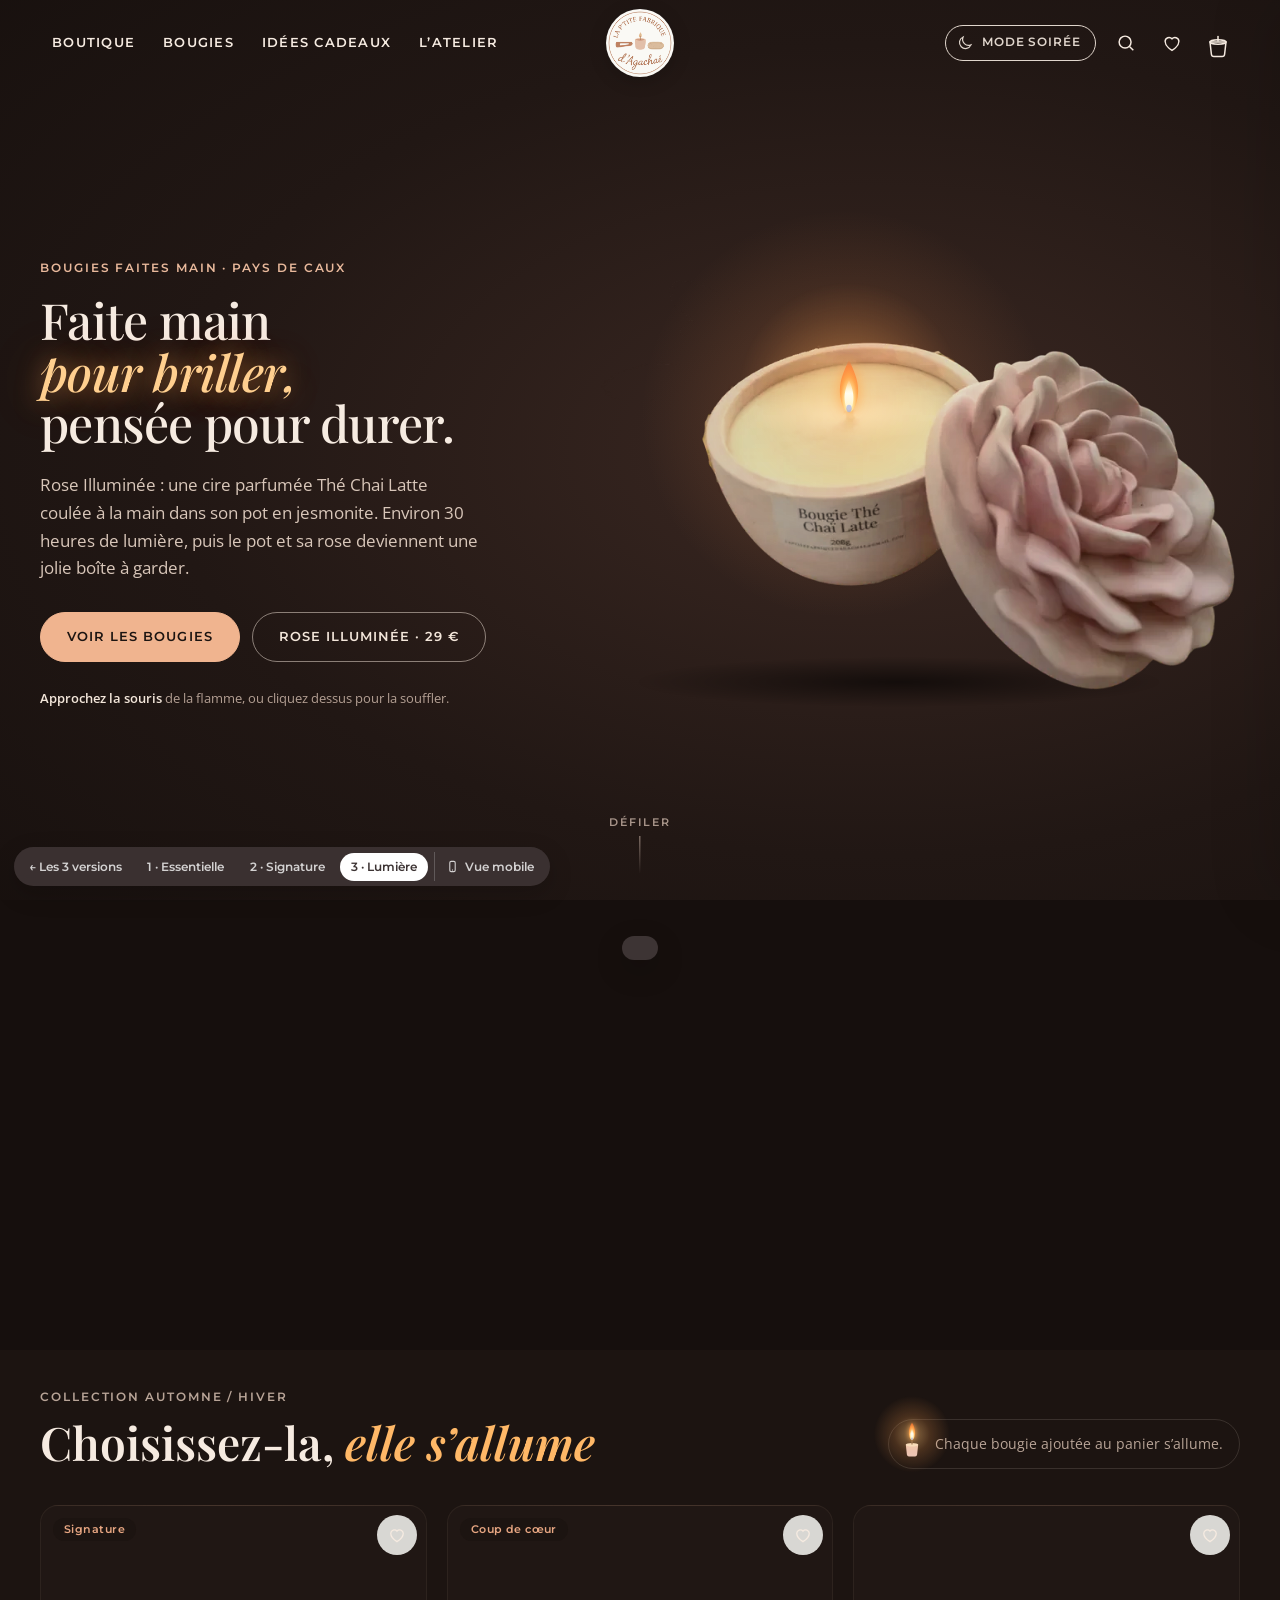
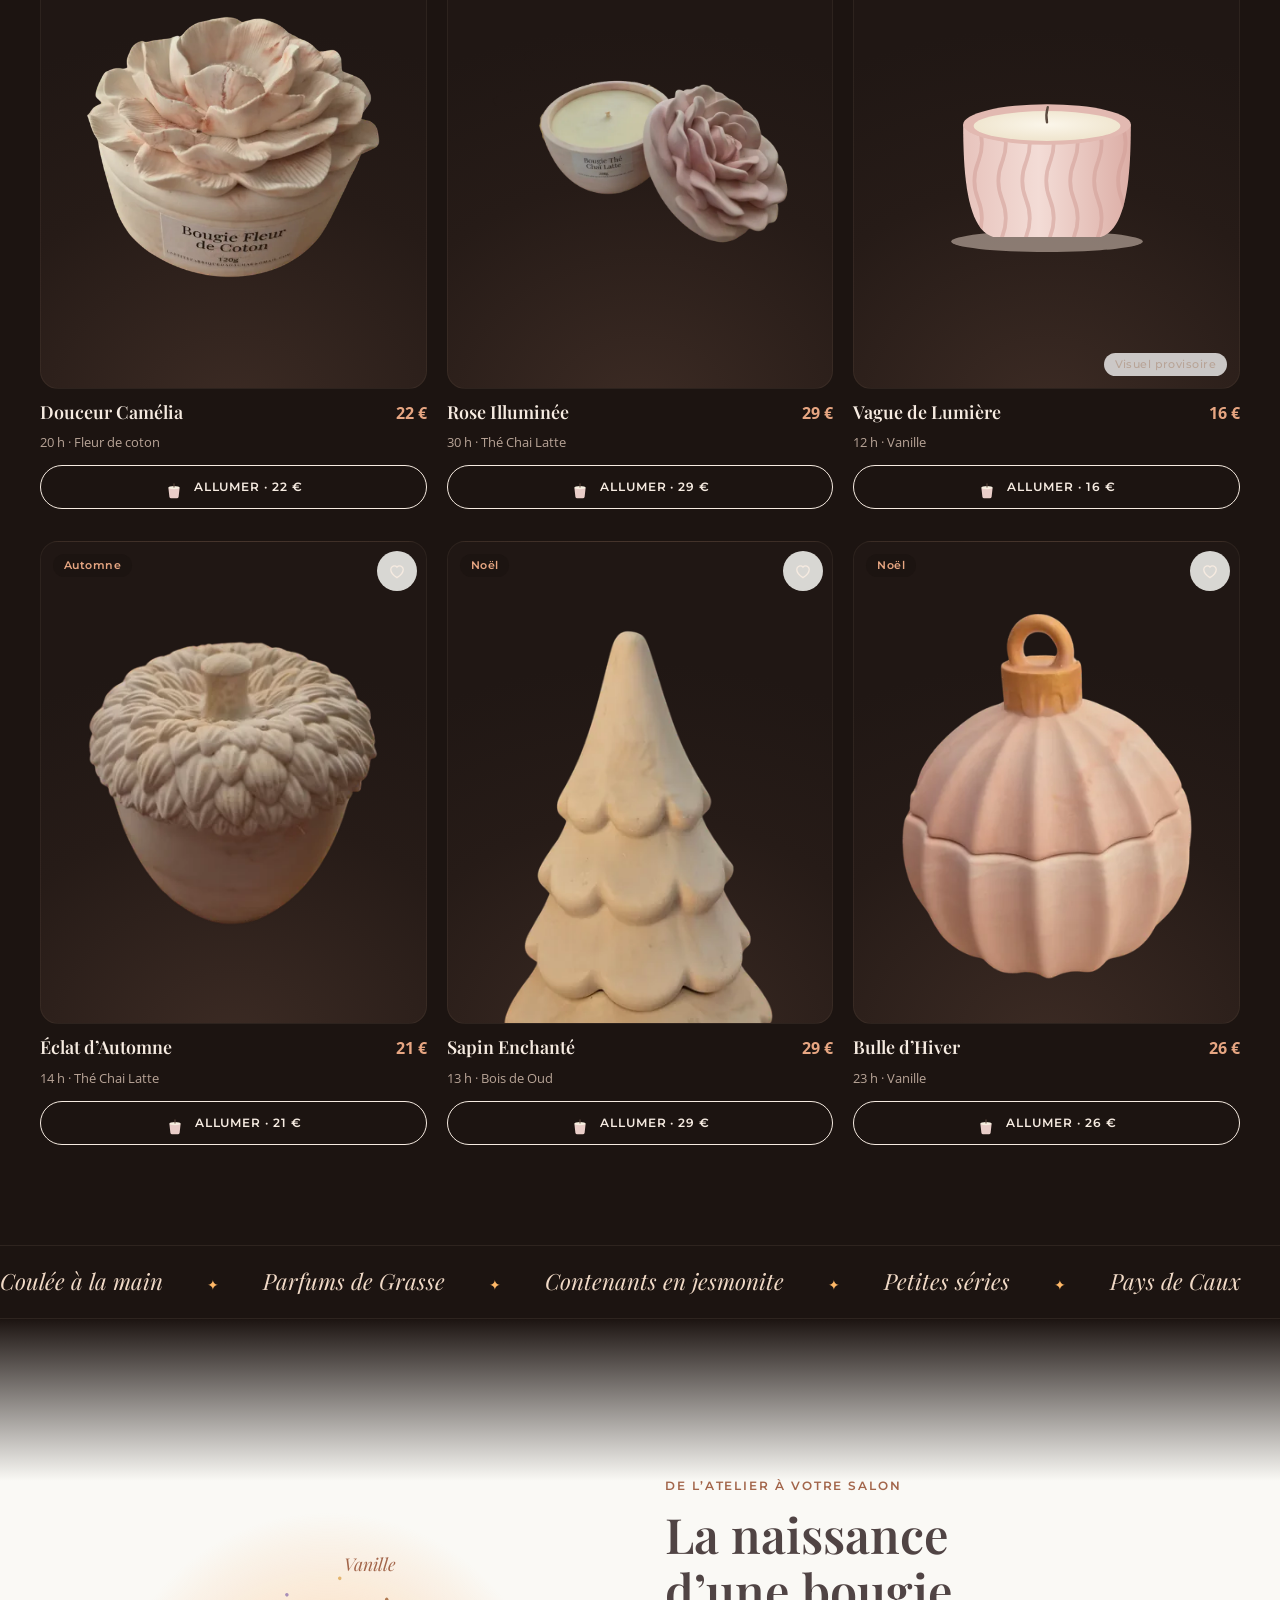
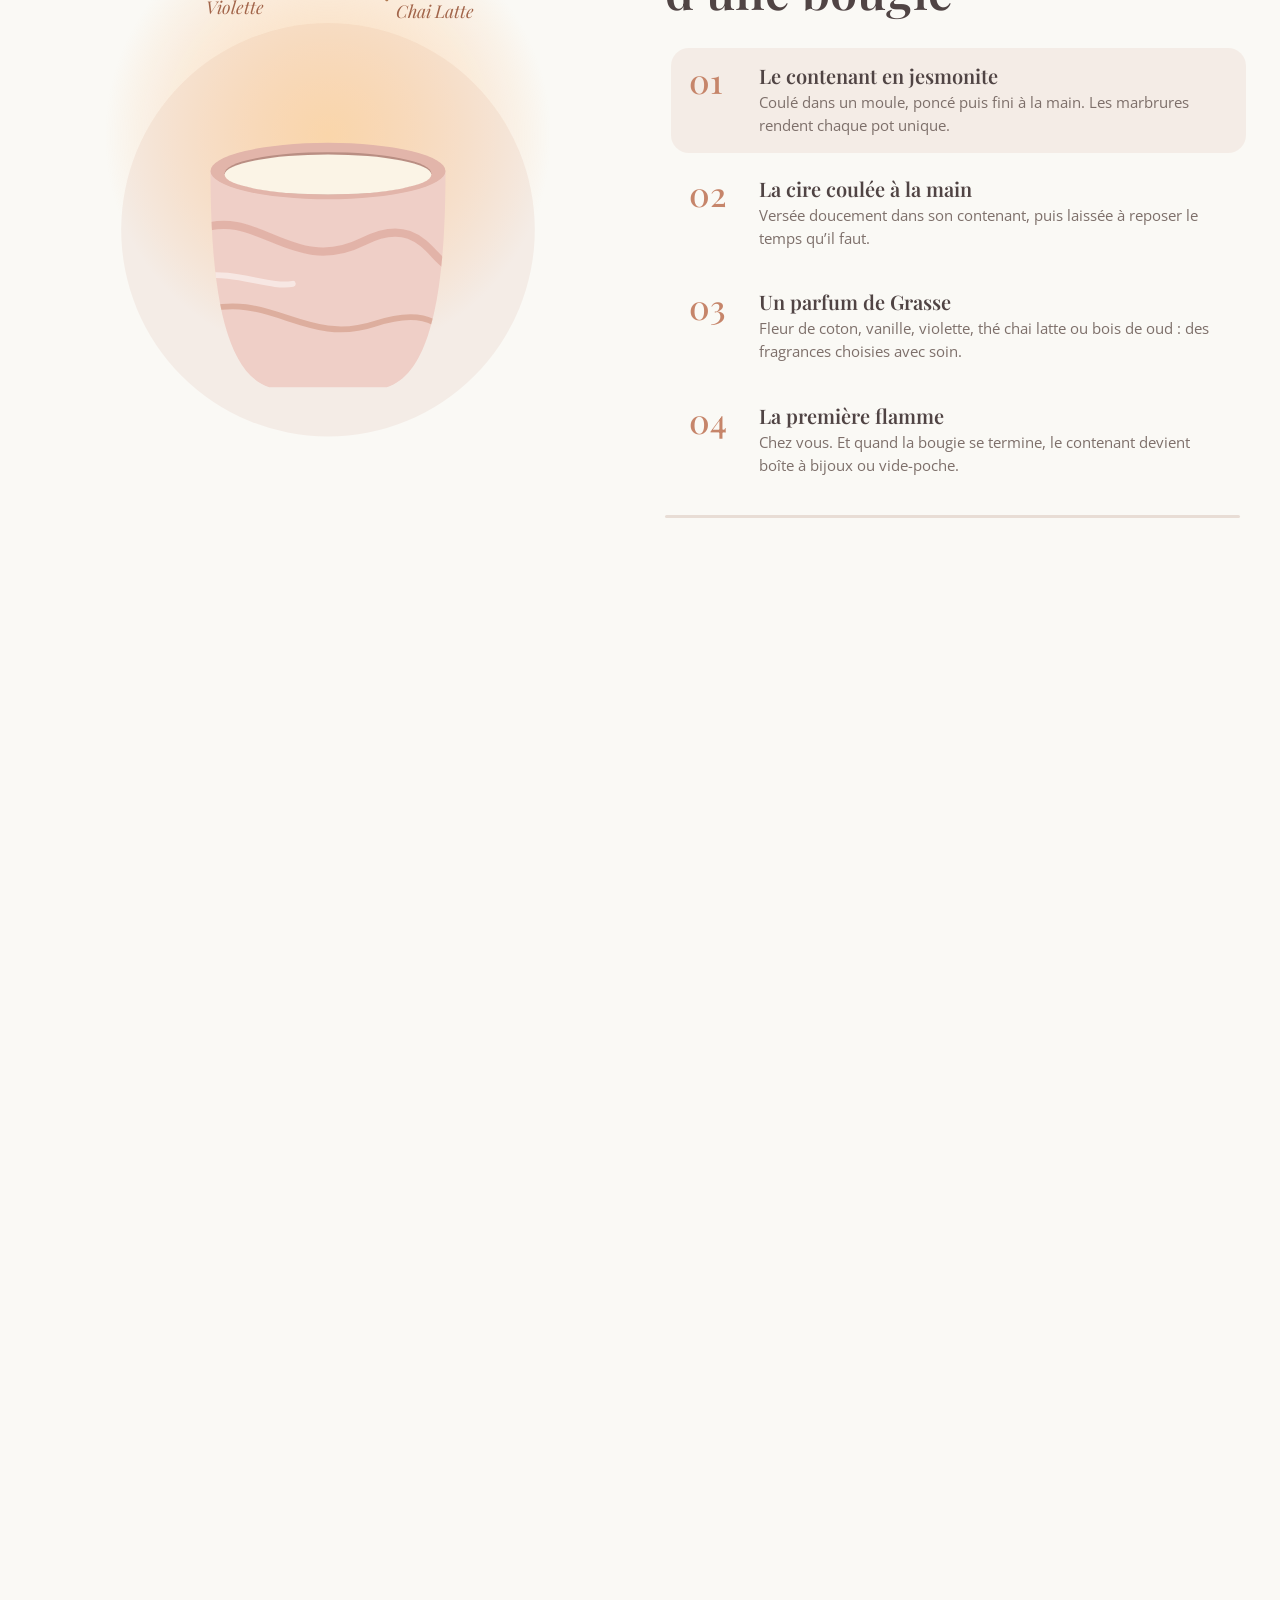
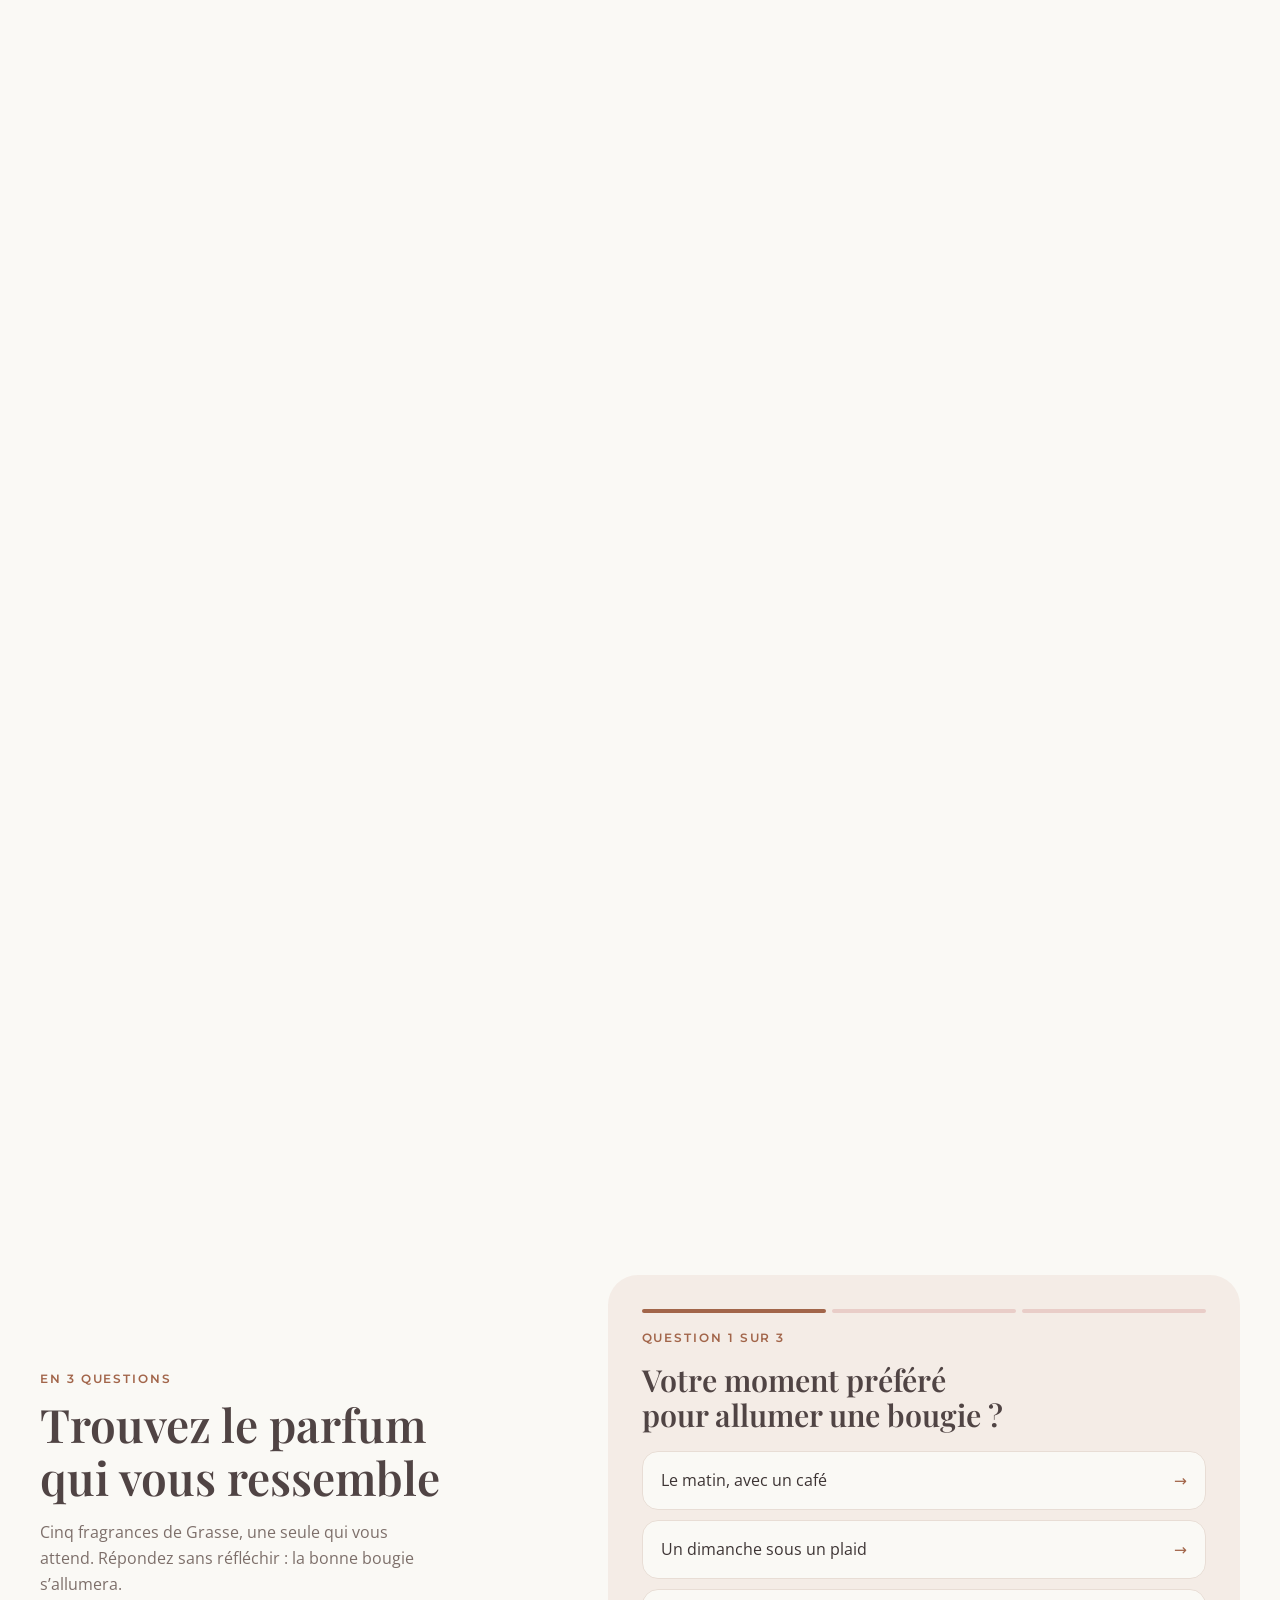
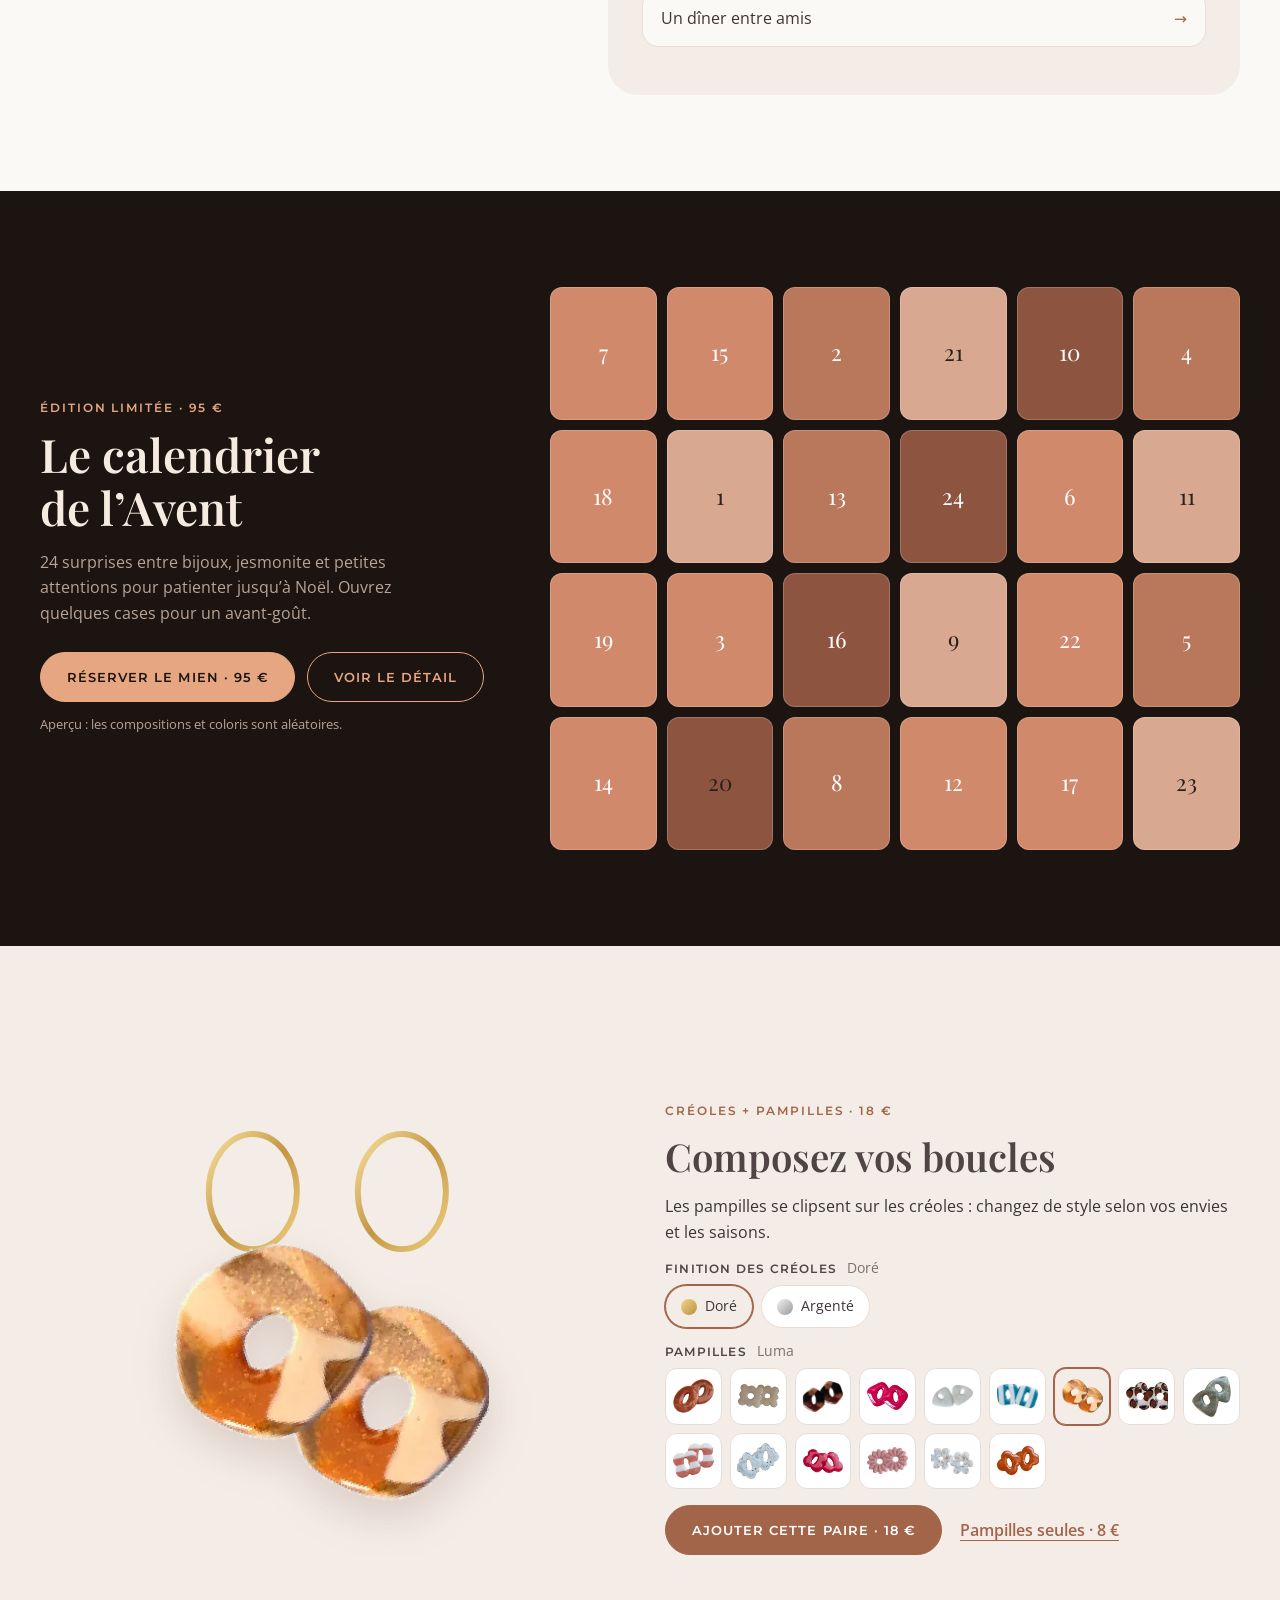
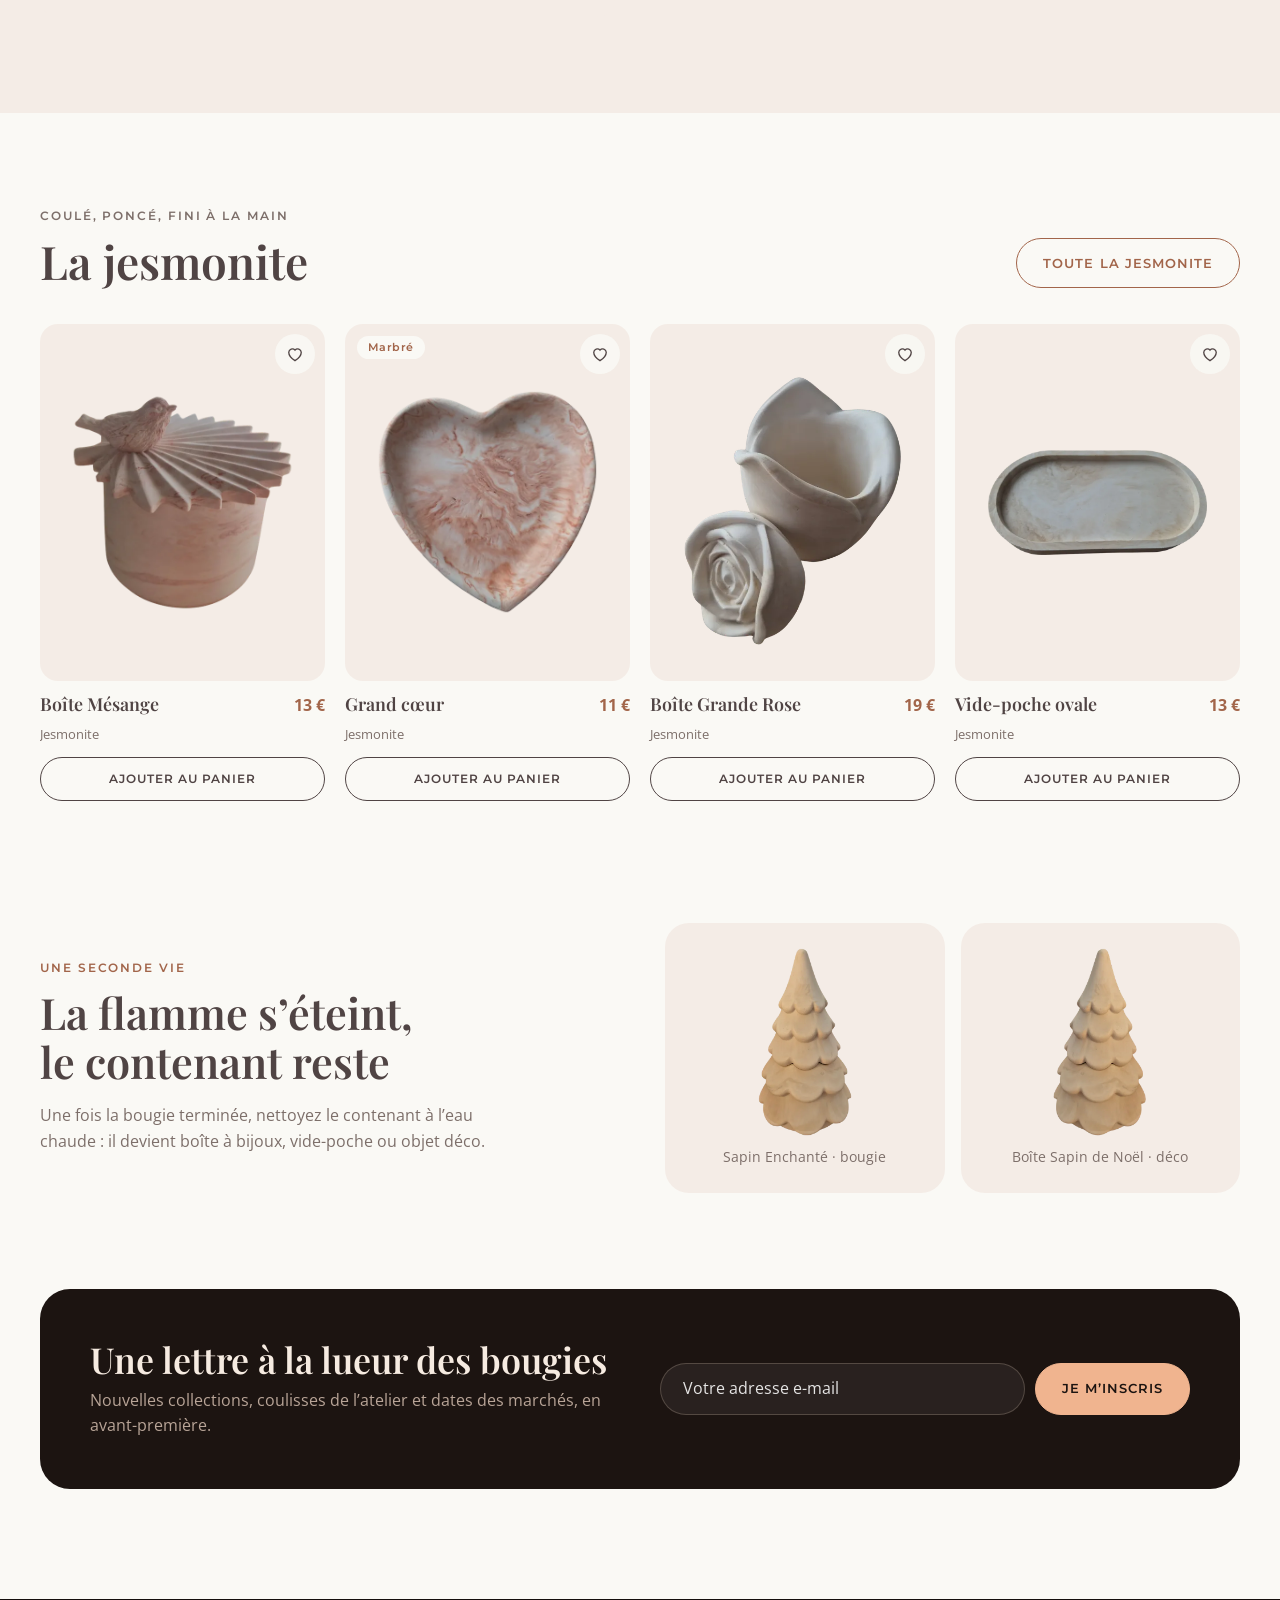
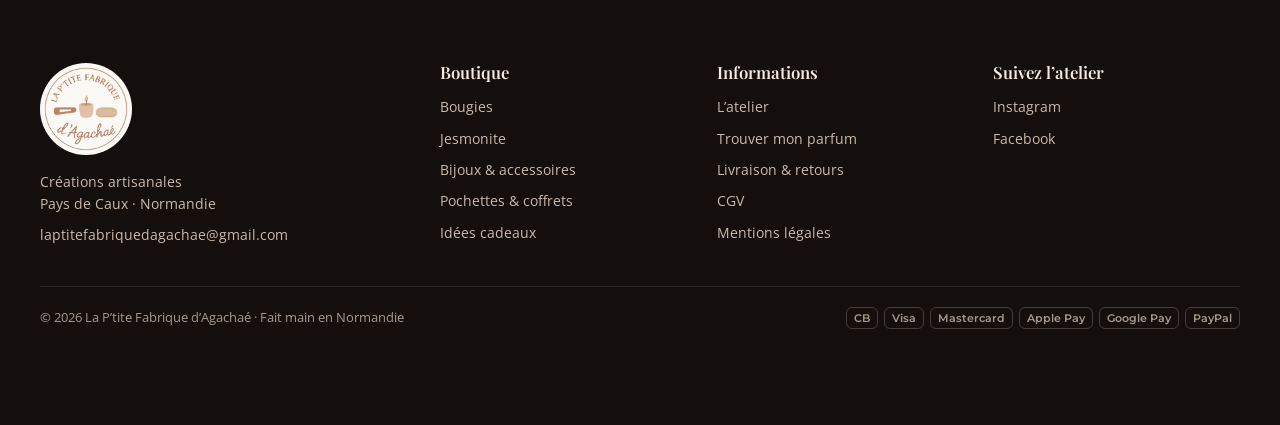
==== commit 60e745aa: "Lumière : nouveau titre, la bougie se rallume d'un clic" ====
--- a/lumiere.html
+++ b/lumiere.html
@@ -83,8 +83,9 @@
 .hero-grid { position: relative; display: grid; grid-template-columns: .9fr 1.1fr; gap: 30px; align-items: center; padding-top: 70px; transform: translateY(calc(var(--p, 0) * -70px)); }
 .hero-text { opacity: calc(1 - var(--p, 0) * 1.4); }
 .hero .eyebrow { color: #e9b99c; }
-.hero h1 { color: #f6ebe1; font-size: clamp(2.8rem, 6.4vw, 5.6rem); font-weight: 500; line-height: 1.02; margin: 18px 0 22px; letter-spacing: -.015em; }
-.hero h1 em { display: inline-block; color: #8d7a70; transition: color 1.4s ease, text-shadow 1.4s ease; }
+.hero h1 { color: #f6ebe1; font-size: clamp(2.3rem, 3.9vw, 3.75rem); font-weight: 500; line-height: 1.04; margin: 18px 0 22px; letter-spacing: -.015em; }
+.hero h1 > span, .hero h1 > em { display: block; }
+.hero h1 em { color: #8d7a70; transition: color 1.4s ease, text-shadow 1.4s ease; }
 .hero.lit h1 em { color: #ffcf8f; text-shadow: 0 0 24px rgba(255, 170, 90, .55), 0 0 60px rgba(255, 140, 60, .3); }
 .hero .lead { color: #d8c6b9; max-width: 44ch; font-size: 1.08rem; }
 .hero .btns { display: flex; gap: 12px; flex-wrap: wrap; margin-top: 30px; }
@@ -114,7 +115,8 @@
 .match .mfl .flm { --fw: 12px; }
 .spark { position: absolute; width: 4px; height: 4px; border-radius: 50%; background: #ffd58a; box-shadow: 0 0 8px 2px rgba(255, 170, 70, .9); pointer-events: none; z-index: 6; }
 .smoke { position: absolute; width: 14px; height: 14px; border-radius: 50%; pointer-events: none; z-index: 6; background: radial-gradient(circle, rgba(230, 220, 210, .55), rgba(230, 220, 210, 0) 70%); }
-.blow { position: absolute; left: 39.3%; top: 20%; width: 13%; height: 18%; transform: translate(-50%, -50%); border: 0; background: transparent; border-radius: 50%; cursor: pointer; z-index: 7; }
+.stage:not(.lit) { cursor: pointer; }
+.blow { position: absolute; left: 39.3%; top: 23%; width: 15%; height: 26%; transform: translate(-50%, -50%); border: 0; background: transparent; border-radius: 50%; cursor: pointer; z-index: 7; }
 .blow:focus-visible { outline: 2px dashed #ffcf8f; }
 .scroll-cue { position: absolute; left: 50%; bottom: 26px; transform: translateX(-50%); display: grid; justify-items: center; gap: 8px; font: 600 11px/1 var(--f-label); letter-spacing: .16em; text-transform: uppercase; color: #a8958a; opacity: calc(1 - var(--p, 0) * 3); }
 .scroll-cue i { width: 1px; height: 38px; background: linear-gradient(#a8958a, transparent); animation: cue 2s ease-in-out infinite; transform-origin: top; }
@@ -336,8 +338,8 @@
       <div class="wrap hero-grid">
         <div class="hero-text">
           <p class="eyebrow">Bougies faites main · Pays de Caux</p>
-          <h1 id="h1">Allumez <em>la douceur</em></h1>
-          <p class="lead">Rose Illuminée : une cire parfumée Thé Chai Latte coulée à la main dans son pot en jesmonite, pour environ 30 heures de lumière.</p>
+          <h1 id="h1"><span>Faite main</span> <em>pour briller,</em> <span>pensée pour durer.</span></h1>
+          <p class="lead">Rose Illuminée : une cire parfumée Thé Chai Latte coulée à la main dans son pot en jesmonite. Environ 30 heures de lumière, puis le pot et sa rose deviennent une jolie boîte à garder.</p>
           <div class="btns"><a class="btn" href="#bougies">Voir les bougies</a><button class="btn ghost" data-add="rose-illuminee">Rose Illuminée · 29 €</button></div>
           <p class="hint" id="hint"><b>Approchez la souris</b> de la flamme, ou cliquez dessus pour la souffler.</p>
         </div>
@@ -642,9 +644,10 @@
   function blowOut() {
     timers.forEach(clearTimeout); timers = [];
     heroFlame.classList.remove('on'); stage.classList.remove('lit'); hero.classList.remove('lit'); smoke();
-    hint.innerHTML = TOUCH ? 'Soufflée. <b>Touchez la mèche</b> pour la rallumer.' : 'Soufflée. <b>Cliquez sur la mèche</b> pour la rallumer.';
-  }
-  $('#blow').addEventListener('click', () => (stage.classList.contains('lit') ? blowOut() : ignite()));
+    hint.innerHTML = TOUCH ? 'Soufflée. <b>Touchez la bougie</b> pour la rallumer.' : 'Soufflée. <b>Cliquez sur la bougie</b> pour la rallumer.';
+  }
+  $('#blow').addEventListener('click', (e) => { e.stopPropagation(); stage.classList.contains('lit') ? blowOut() : ignite(); });
+  stage.addEventListener('click', () => { if (!stage.classList.contains('lit')) ignite(); });
   setTimeout(ignite, 400);
 
   // la flamme se penche quand on approche la souris
